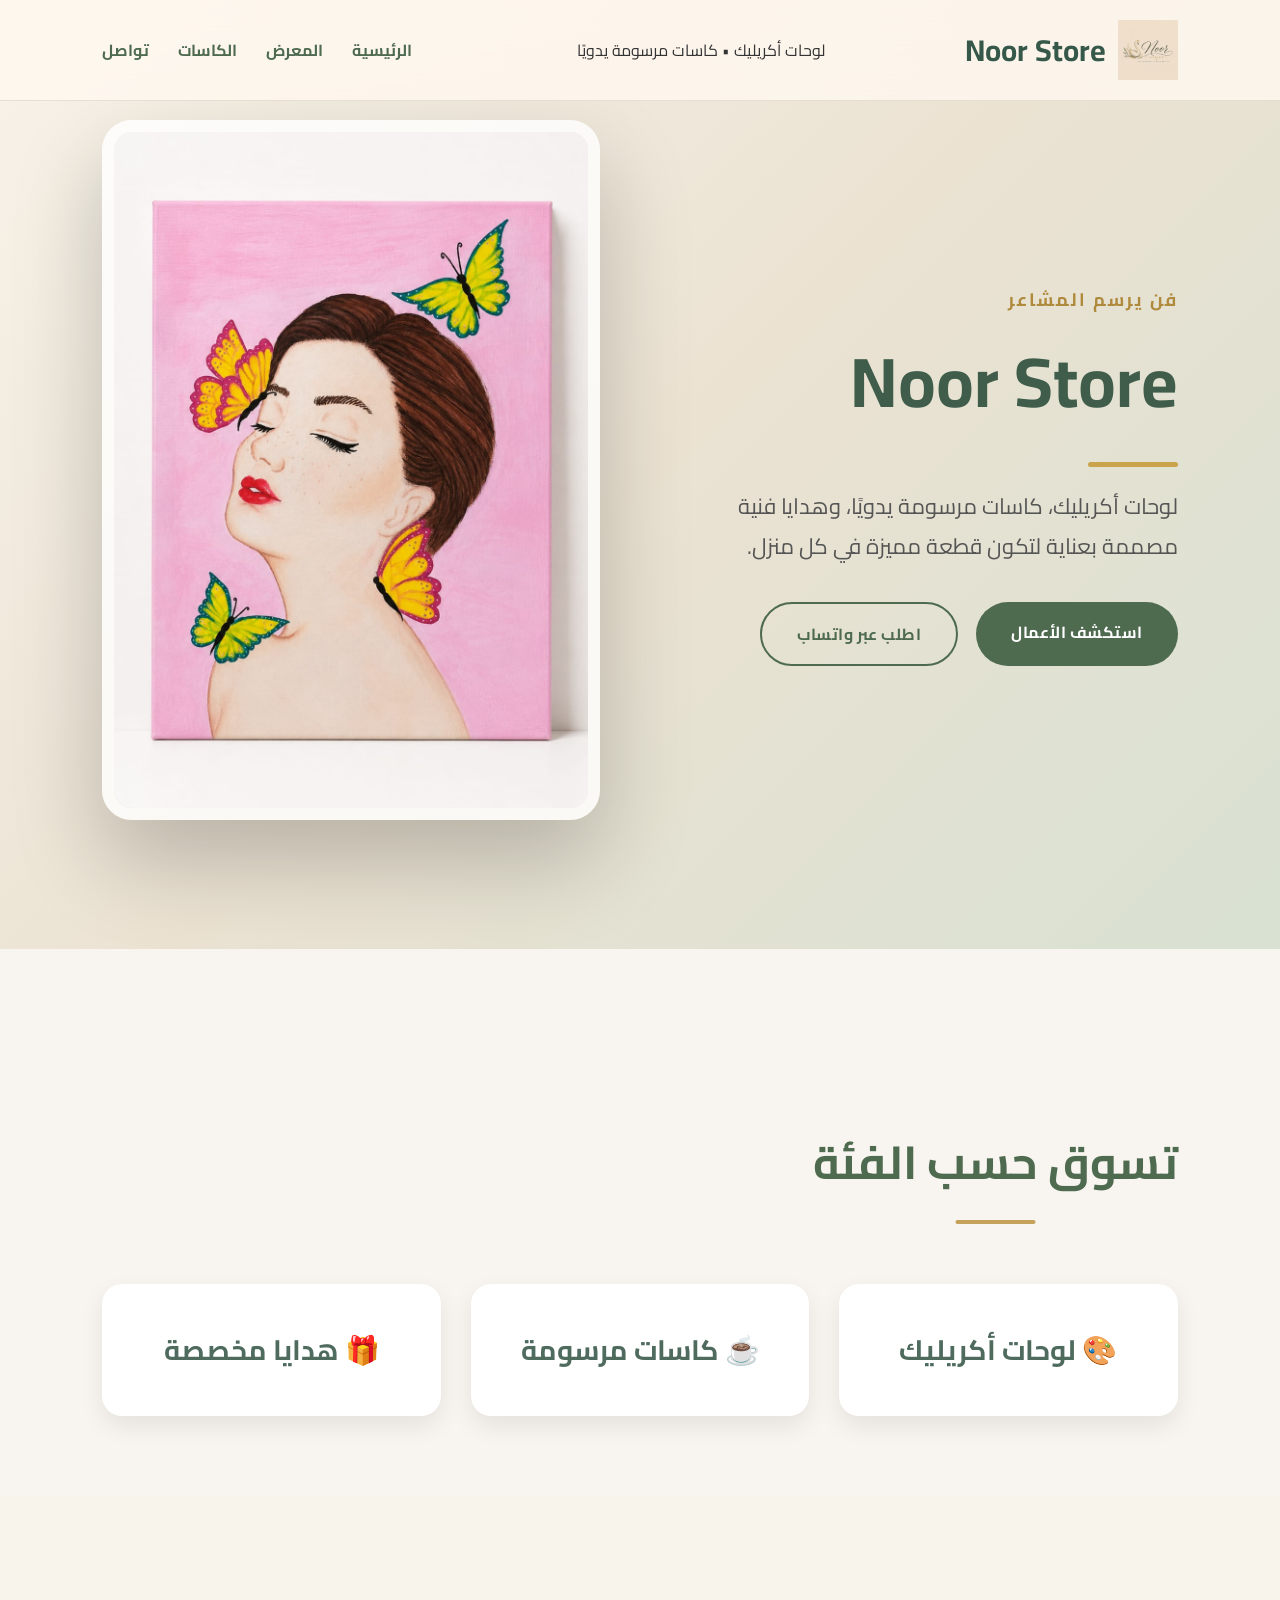
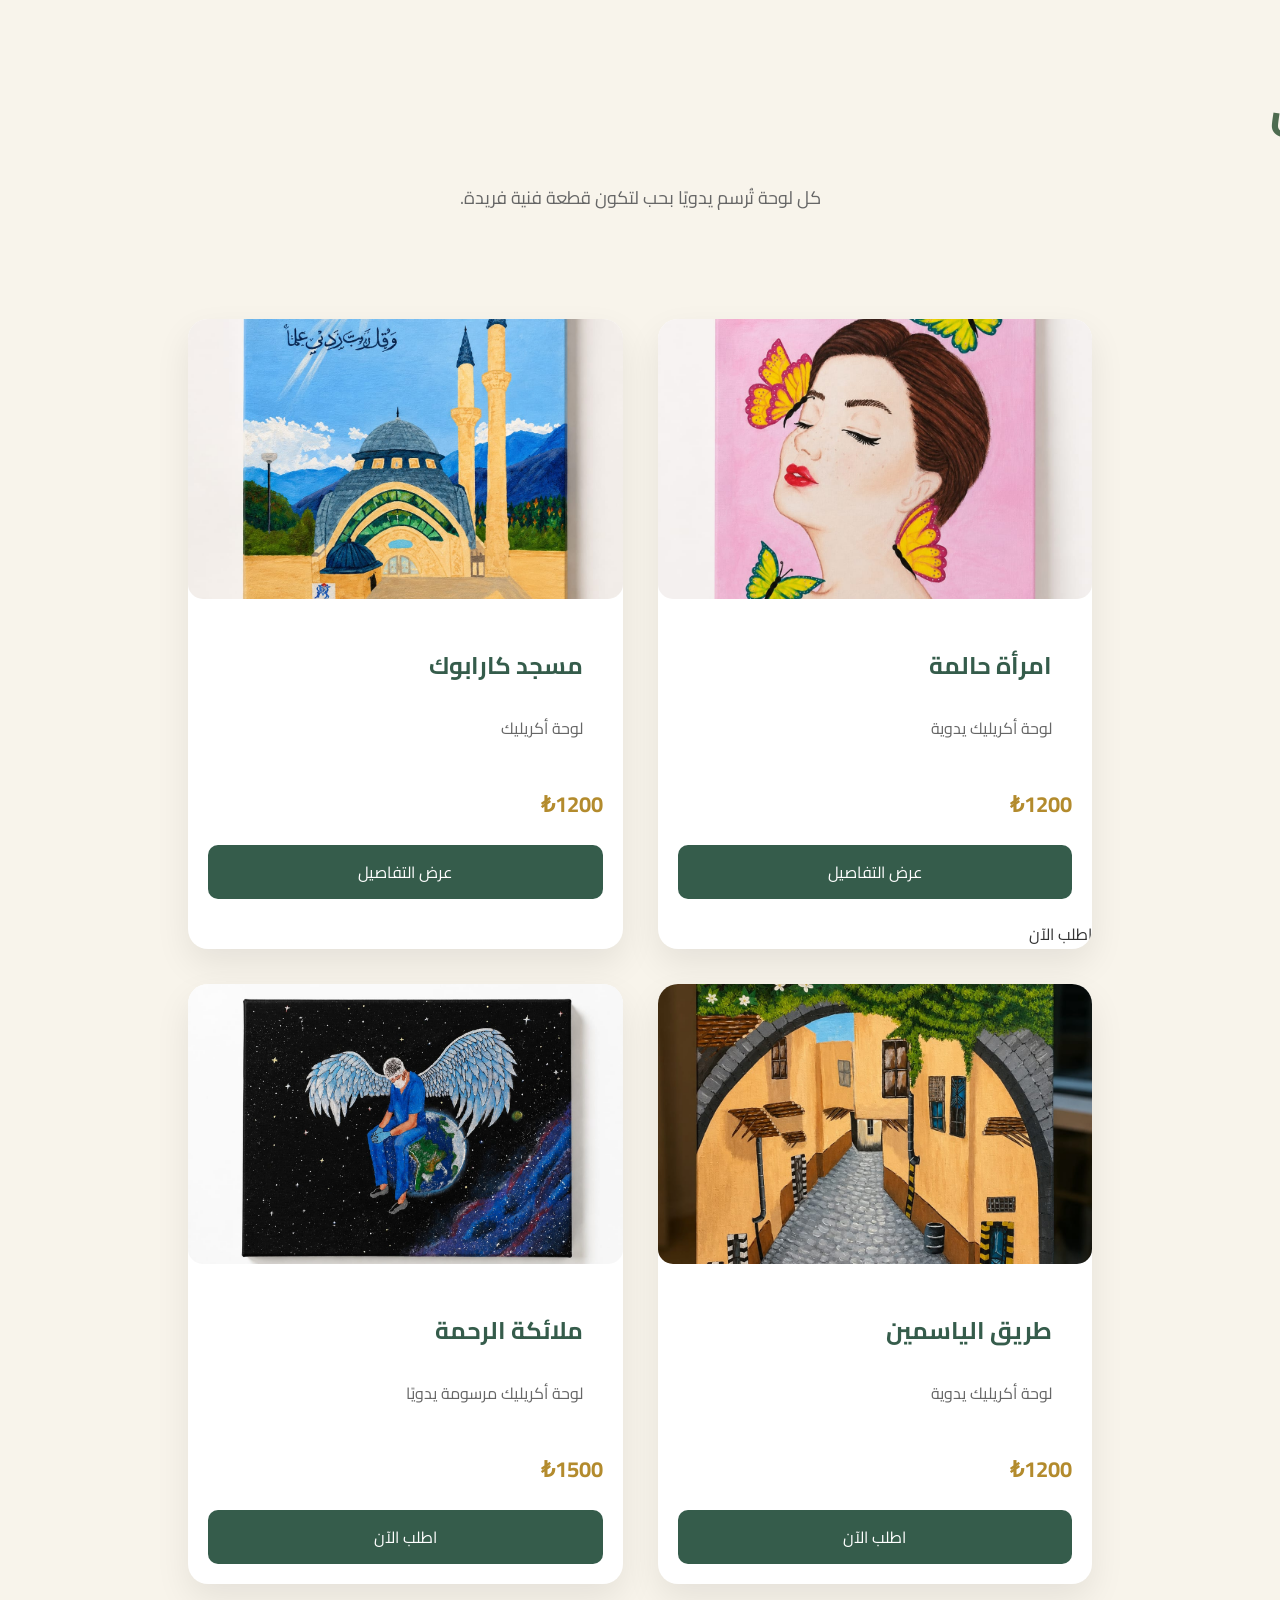
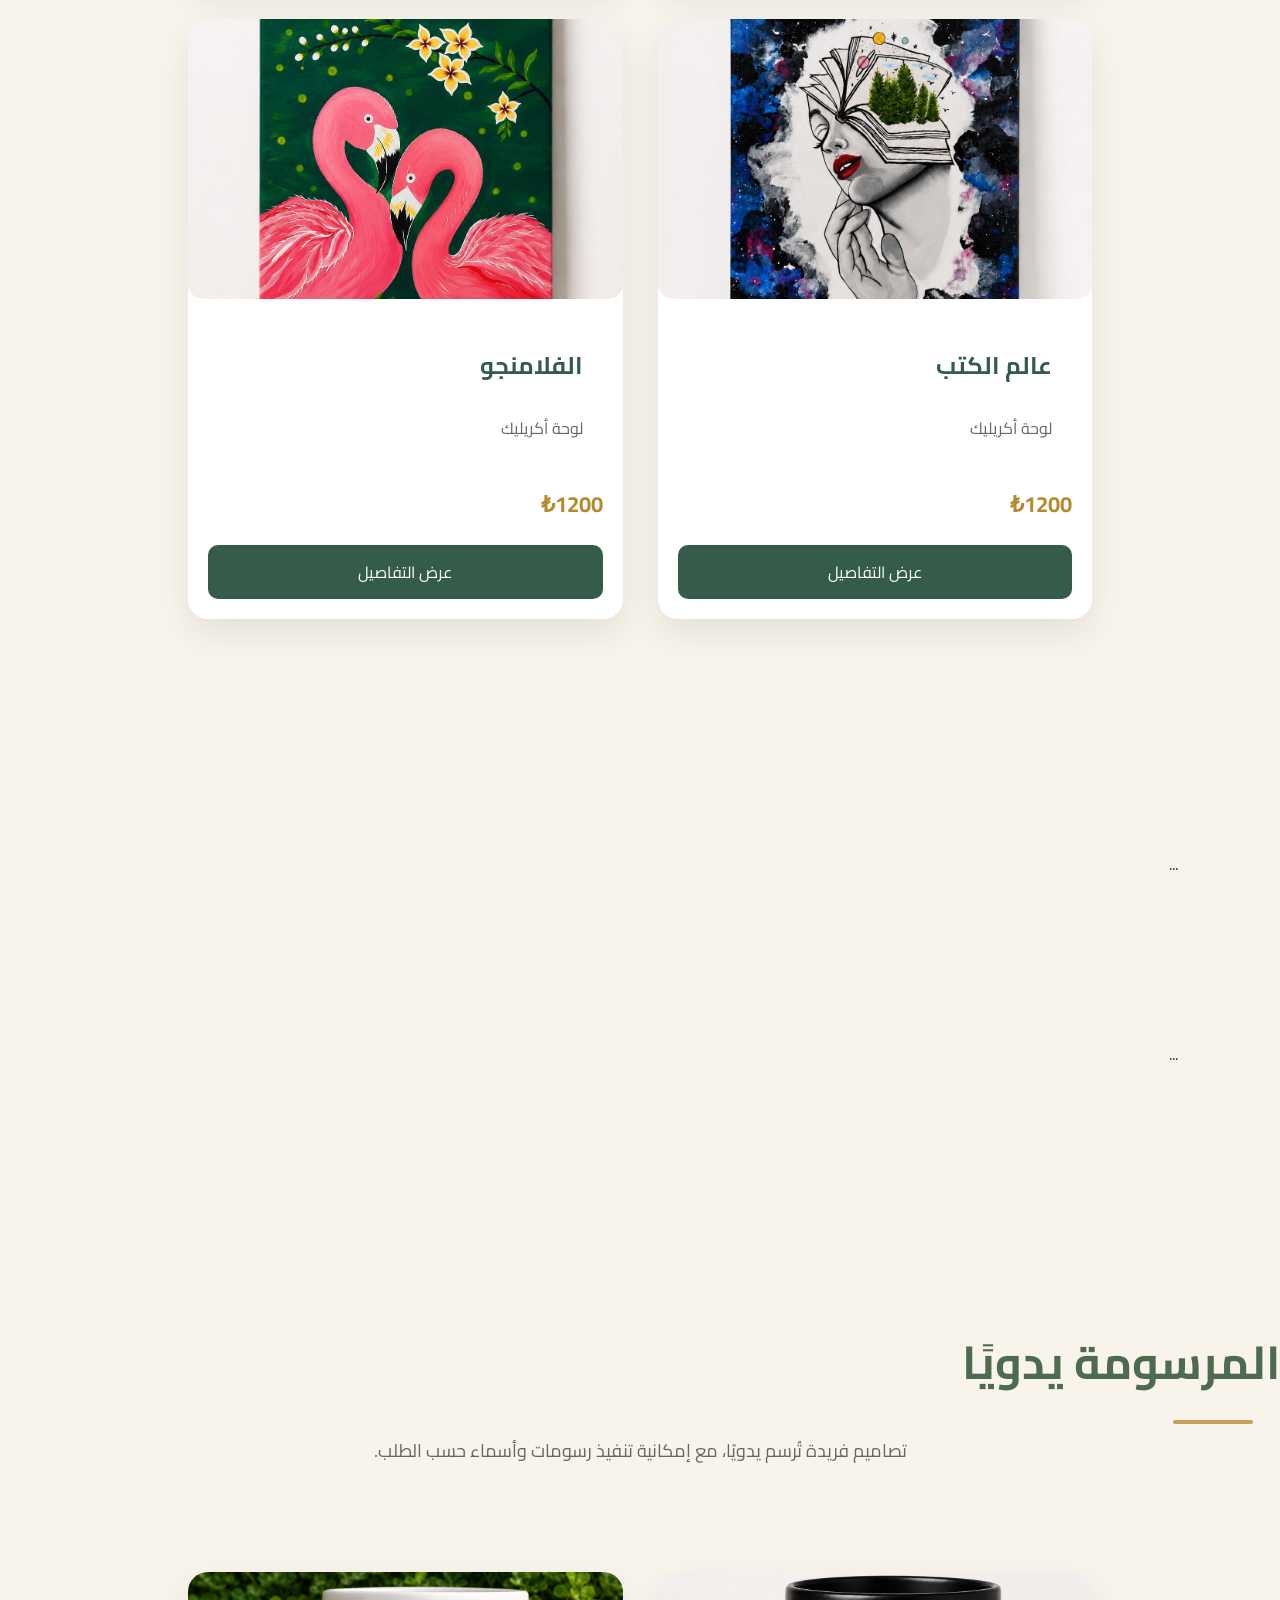
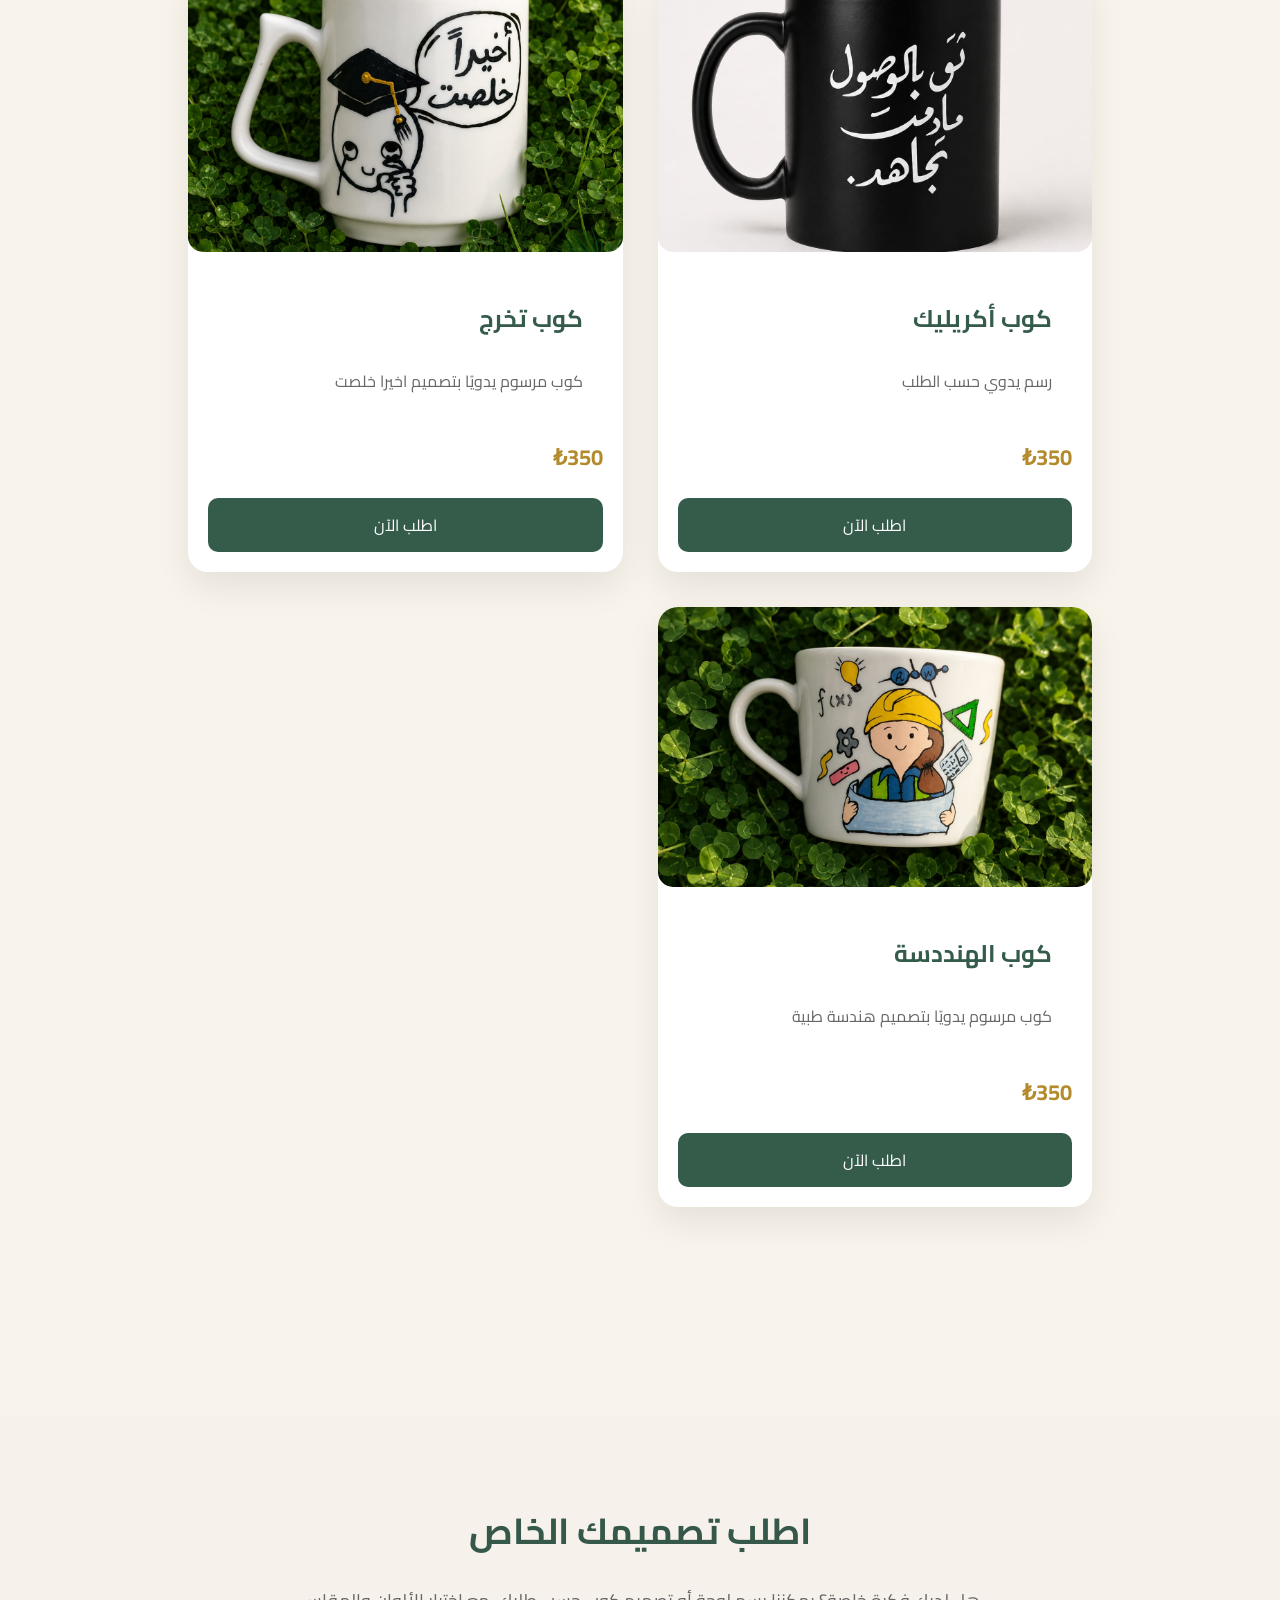
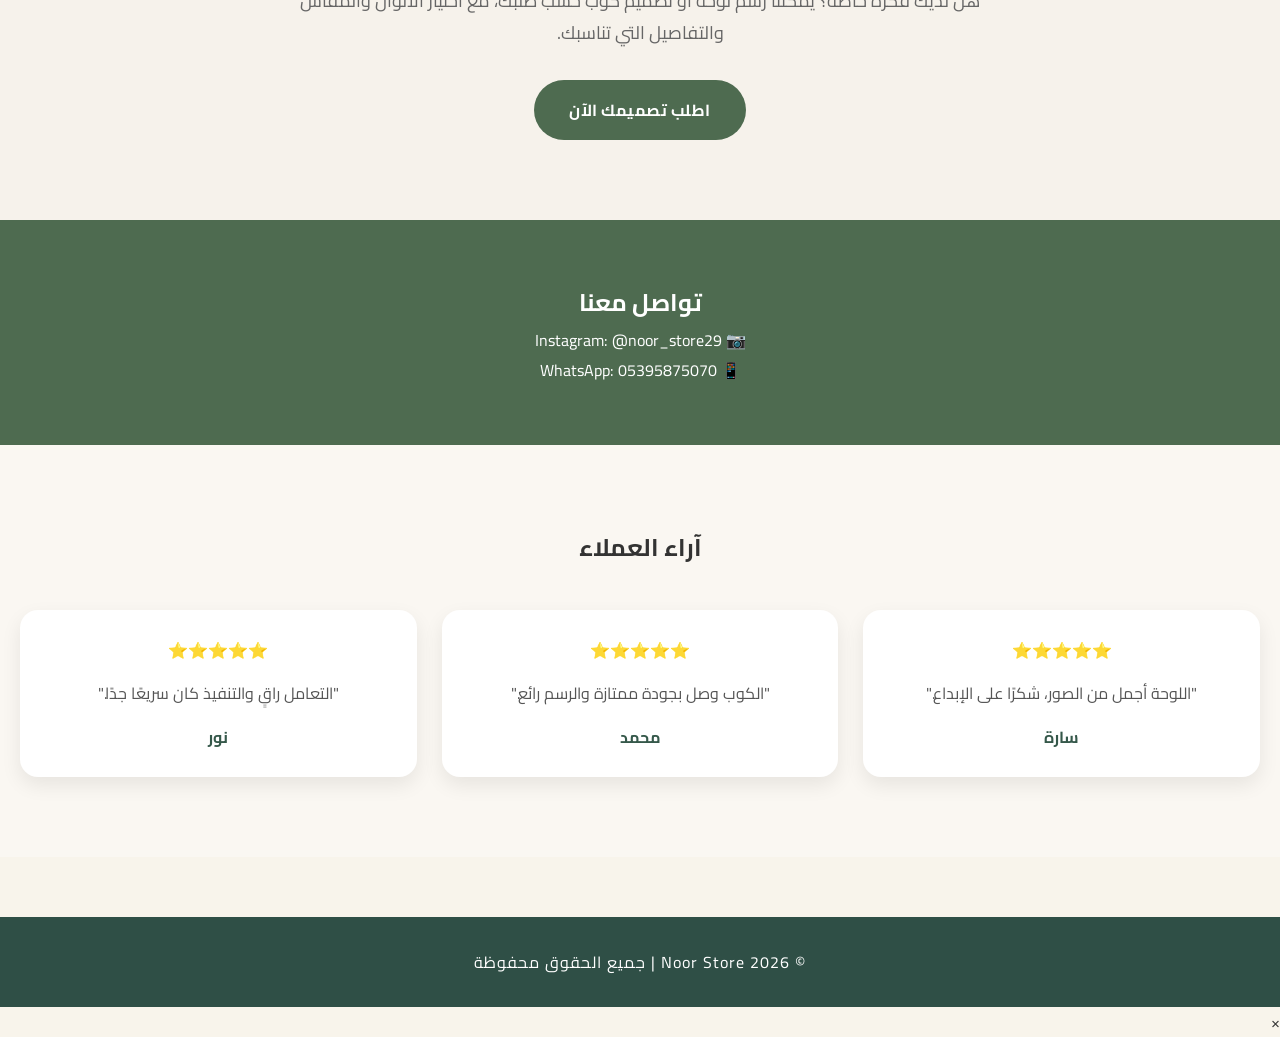
==== index.html @ a63af8a6 "Add files via upload" ====
<!DOCTYPE html>
<html lang="ar" dir="rtl">

<head>
    <meta charset="UTF-8">
    <meta name="viewport" content="width=device-width, initial-scale=1.0">
    <title>Noor Store | لوحات أكريليك</title>

    <link rel="stylesheet" href="css/style.css">
    <link href="https://fonts.googleapis.com/css2?family=Cairo:wght@300;400;600;700&display=swap" rel="stylesheet">
</head>

<body>

<header class="header">

    <div class="logo">
    <img src="images/logo.jpeg" alt="Noor Store Logo">
    <h1>Noor Store</h1>
</div>
        <p>لوحات أكريليك • كاسات مرسومة يدويًا</p>
    </div>

    <nav>
        <a href="#home">الرئيسية</a>
        <a href="#gallery">المعرض</a>
        <a href="#cups">الكاسات</a>  
        <a href="#contact">تواصل</a>
    </nav>

</header>

<section class="hero" id="home">

    <div class="hero-content">

        <span class="subtitle">فن يرسم المشاعر</span>

        <h1>Noor Store</h1>

        <p>
            لوحات أكريليك، كاسات مرسومة يدويًا،
            وهدايا فنية مصممة بعناية لتكون قطعة مميزة في كل منزل.
        </p>

        <div class="hero-buttons">
            <a href="#gallery" class="btn">استكشف الأعمال</a>

            <a href="https://wa.me/905395875070" class="btn-outline">
                اطلب عبر واتساب
            </a>
        </div>

    </div>

    <div class="hero-image">
        <img src="images/woman-dream.jpeg" alt="امرأة حالمة">
    </div>

</section>
<section class="categories">

    <h2 class="section-title">تسوق حسب الفئة</h2>

    <div class="category-grid">

        <div class="category-card">
            <h3>🎨 لوحات أكريليك</h3>
        </div>

        <div class="category-card">
            <h3>☕ كاسات مرسومة</h3>
        </div>

        <div class="category-card">
            <h3>🎁 هدايا مخصصة</h3>
        </div>

    </div>

</section>

<section id="gallery" class="gallery-section">

<h2 class="section-title">معرض الأعمال</h2>

<p class="section-subtitle">
كل لوحة تُرسم يدويًا بحب لتكون قطعة فنية فريدة.
</p>

<div class="gallery">

<div class="card">
<img src="images/woman-dream.jpeg" alt="">
<h3>امرأة حالمة</h3>
<p>لوحة أكريليك يدوية</p>
<span class="price">₺1200</span>
<a href="woman-dream.html" class="card-btn">عرض التفاصيل</a>
اطلب الآن
</a>
</div>

<div class="card">
<img src="images/karabuk-mosgue.jpeg" alt="">
<h3>مسجد كارابوك</h3>
<p>لوحة أكريليك</p>
<span class="price">₺1200</span>
<a href="#" class="card-btn">عرض التفاصيل</a>
</div>

<div class="card">
    <img src="images/tariq-al-yasmeen.jpeg" alt="طريق الياسمين">

    <h3>طريق الياسمين</h3>

    <p>لوحة أكريليك يدوية</p>

    <span class="price">₺1200</span>

    <a href="https://wa.me/905395875070?text=أرغب بطلب لوحة طريق الياسمين" class="card-btn">
        اطلب الآن
    </a>
</div>

<div class="card">

    <img src="images/malaikat-alrahma.jpeg" alt="ملائكة الرحمة">

    <h3>ملائكة الرحمة</h3>

    <p>لوحة أكريليك مرسومة يدويًا</p>

    <span class="price">₺1500</span>

    <a href="https://wa.me/905395875070?text=مرحبًا، أرغب بطلب لوحة ملائكة الرحمة" class="card-btn">
        اطلب الآن
    </a>

</div>

<div class="card">
<img src="images/book-world.jpg.jpeg" alt="">
<h3>عالم الكتب</h3>
<p>لوحة أكريليك</p>
<span class="price">₺1200</span>
<a href="#" class="card-btn">عرض التفاصيل</a>
</div>

<div class="card">
<img src="images/flamingo.jpg.jpeg" alt="">
<h3>الفلامنجو</h3>
<p>لوحة أكريليك</p>
<span class="price">₺1200</span>
<a href="#" class="card-btn">عرض التفاصيل</a>
</div>

</div>

</section>
<section id="gallery">
...
</section>

<!-- ألصقي قسم الكاسات هنا -->
<section class="cups">
...
</section>

<section id="cups" class="gallery-section">

    <h2 class="section-title">الكاسات المرسومة يدويًا</h2>

    <p class="section-subtitle">
        تصاميم فريدة تُرسم يدويًا، مع إمكانية تنفيذ رسومات وأسماء حسب الطلب.
    </p>

    <div class="gallery">

        <div class="card">
            <img src="images/cup1.jpeg" alt="كوب أكريليك">
            <h3>كوب أكريليك</h3>
            <p>رسم يدوي حسب الطلب</p>
            <span class="price">₺350</span>

            <a href="https://wa.me/905395875070?text=مرحباً، أريد طلب كوب أكريليك"
               class="card-btn">
               اطلب الآن
            </a>
        </div>
        <div class="card">

    <img src="images/cup2.jpeg" alt="كوب تخرج">

    <h3>كوب  تخرج</h3>

    <p>كوب مرسوم يدويًا بتصميم اخيرا خلصت </p>

    <span class="price">₺350</span>

    <a href="https://wa.me/905395875070?text=مرحبًا، أرغب بطلب كوب اخيرا تخرج" class="card-btn">
        اطلب الآن
    </a>

</div>
<div class="card">

    <img src="images/cup3.jpeg" alt="كوب الهنددسة">

    <h3>كوب الهنددسة</h3>

    <p>كوب مرسوم يدويًا بتصميم هندسة طبية</p>

    <span class="price">₺350</span>

    <a href="https://wa.me/905395875070?text=مرحبًا، أرغب بطلب كوب هندسة طبية" class="card-btn">
        اطلب الآن
    </a>

</div>

    </div>

</section>
<section class="custom-order">

    <h2>اطلب تصميمك الخاص</h2>

    <p>
        هل لديك فكرة خاصة؟ يمكننا رسم لوحة أو تصميم كوب حسب طلبك،
        مع اختيار الألوان والمقاس والتفاصيل التي تناسبك.
    </p>

    <a href="https://wa.me/905395875070?text=مرحبًا، أرغب بطلب تصميم خاص" class="btn">
        اطلب تصميمك الآن
    </a>

</section>


<section id="contact" class="contact">

    <h2>تواصل معنا</h2>

    <p>📷 Instagram: @noor_store29</p>

    <p>📱 WhatsApp: 05395875070</p>

</section>

<section class="reviews">

    <h2>آراء العملاء</h2>

    <div class="review-grid">

        <div class="review-card">
            ⭐⭐⭐⭐⭐
            <p>"اللوحة أجمل من الصور، شكرًا على الإبداع."</p>
            <h4>سارة</h4>
        </div>

        <div class="review-card">
            ⭐⭐⭐⭐⭐
            <p>"الكوب وصل بجودة ممتازة والرسم رائع."</p>
            <h4>محمد</h4>
        </div>

        <div class="review-card">
            ⭐⭐⭐⭐⭐
            <p>"التعامل راقٍ والتنفيذ كان سريعًا جدًا."</p>
            <h4>نور</h4>
        </div>

    </div>

</section>
<footer class="footer">
    <p>© 2026 Noor Store | جميع الحقوق محفوظة</p>
</footer>

<div id="lightbox" class="lightbox">
    <span class="close">&times;</span>
    <img class="lightbox-img" id="lightbox-img">
</div>
<script src="js/app.js"></script>

</body>
</html>
---- css/style.css ----
*{
    margin:0;
    padding:0;
    box-sizing:border-box;
}

body{
    font-family:'Cairo',sans-serif;
    background:#f8f4eb;
    color:#333;
}

.header{
    position:fixed;
    top:0;
    right:0;
    left:0;
    z-index:999;

    display:flex;
    justify-content:space-between;
    align-items:center;

    padding:20px 8%;

    background:rgba(255,248,239,.82);
    backdrop-filter:blur(18px);

    border-bottom:1px solid rgba(80,96,68,.15);
}


.logo h1{
    color:#435640;
    font-size:40px;
    margin:0;
}

.logo p{
    color:#5d5d5d;
    font-size:15px;
    font-weight:500;
}

nav a{
    color:#4e6b50;
    text-decoration:none;
    margin-right:25px;
    font-weight:700;
    transition:.3s;
}

nav a:hover{
    color:#c5a15a;
}

nav a:hover{
    color:#d4af37;
}

.hero{
    display:flex;
    align-items:center;
    justify-content:space-between;
    gap:80px;
    min-height:100vh;
    padding:120px 8%;
    background:linear-gradient(135deg,#f8f3ea,#ebe2d2,#d8e1d2);
}

.hero-content{
    flex:1;
}

.hero-content h1{
    font-size:70px;
    color:#3f5d4a;
    margin-bottom:20px;
    font-weight:700;
}

.hero-content p{
    font-size:22px;
    color:#555;
    line-height:1.8;
    margin-bottom:30px;
}

.hero-image{
    flex:1;
    text-align:center;
}

.hero-image img{
    width:100%;
    max-width:750px;
    height:700px;
    object-fit:cover;
    border-radius:30px;
    border:12px solid rgba(255,255,255,.8);
    box-shadow:0 40px 90px rgba(0,0,0,.22);
    transition:.5s;
}

.hero-image img:hover{
    transform:scale(1.03) rotate(-1deg);
}

.btn{
    display:inline-block;
    background:#4e6b50;
    color:#fff;
    text-decoration:none;
    padding:15px 35px;
    border-radius:40px;
    transition:.3s;
}

.btn:hover{
    background:#d4af37;
}

.section-title{
    text-align:center;
    margin:60px 0 30px;
    color:#4e6b50;
    font-size:38px;
}

.gallery{
    display:grid;
    grid-template-columns:repeat(auto-fit,minmax(280px,1fr));
    gap:30px;
    padding:0 8% 60px;
}

.card{
    background:#fff;
    border-radius:20px;
    overflow:hidden;
    box-shadow:0 10px 25px rgba(0,0,0,.08);
    transition:.3s;
}

.card:hover{
    transform:translateY(-8px);
}

.card img{
    width:100%;
    height:300px;
    object-fit:cover;
}

.card h3{
    padding:15px;
    color:#4e6b50;
}

.card p{
    padding:0 15px 20px;
}

.contact{
    background:#4e6b50;
    color:#fff;
    text-align:center;
    padding:60px 20px;
}

.subtitle{
    color:#b08a3c;
    font-size:18px;
    font-weight:700;
    letter-spacing:2px;
    text-transform:uppercase;
}

.hero-buttons{
    display:flex;
    gap:18px;
    margin-top:35px;
}

.btn-outline{
    display:inline-block;
    padding:15px 35px;
    border:2px solid #4e6b50;
    border-radius:40px;
    color:#4e6b50;
    text-decoration:none;
    font-weight:bold;
    transition:.3s;
}

.btn-outline:hover{
    background:#4e6b50;
    color:#fff;
}

.gallery{
    display:grid;
    grid-template-columns:repeat(auto-fit,minmax(300px,1fr));
    gap:35px;
    padding:70px 8%;
}

.card{
    background:#fff;
    border-radius:25px;
    overflow:hidden;
    box-shadow:0 15px 35px rgba(0,0,0,.08);
    transition:0.4s;
}

.card:hover{
    transform:translateY(-12px);
    box-shadow:0 25px 50px rgba(0,0,0,.18);
}

.card img{
    width:100%;
    height:340px;
    object-fit:cover;
    transition:.4s;
}

.card:hover img{
    transform:scale(1.05);
}

.card h3{
    color:#4e6b50;
    font-size:24px;
    margin:20px;
}

.card p{
    margin:0 20px 25px;
    color:#666;
}

.section-title{
    text-align:center;
    font-size:46px;
    color:#4e6b50;
    margin-top:90px;
    margin-bottom:20px;
}

/* خلفية ناعمة للأقسام */
section{
    padding:80px 8%;
}

/* عنوان المعرض */
.section-title{
    position:relative;
    display:inline-block;
    left:50%;
    transform:translateX(-50%);
}

.section-title::after{
    content:"";
    display:block;
    width:80px;
    height:4px;
    background:#c5a15a;
    margin:15px auto 0;
    border-radius:20px;
}

/* تحسين الأزرار */
.btn,
.btn-outline{
    font-weight:700;
    letter-spacing:.5px;
}

/* تأثير ناعم على الصور */
img{
    transition:0.4s ease;
}

img:hover{
    filter:brightness(1.03);
}
.hero-content h1::after{
content:"";
display:block;
width:90px;
height:5px;
background:#c9a44d;
margin-top:15px;
border-radius:20px;
}
<section id="gallery" class="gallery-section">

<h2 class="section-title">معرض الأعمال</h2>

<p class="section-subtitle">
كل لوحة تُرسم يدويًا بحب لتكون قطعة فنية فريدة.
</p>

<div class="gallery">

<div class="card">
<img src="images/Woman-dream.jpg.jpeg" alt="">
<h3>امرأة حالمة</h3>
<p>لوحة أكريليك يدوية</p>
<span class="price">اطلب السعر</span>
<a href="#" class="card-btn">عرض التفاصيل</a>
</div>

<div class="card">
<img src="images/karabuk-mosque.jpg" alt="">
<h3>مسجد كارابوك</h3>
<p>لوحة أكريليك</p>
<span class="price">اطلب السعر</span>
<a href="#" class="card-btn">عرض التفاصيل</a>
</div>

<div class="card">
<img src="images/book-world.jpg" alt="">
<h3>عالم الكتب</h3>
<p>لوحة أكريليك</p>
<span class="price">اطلب السعر</span>
<a href="#" class="card-btn">عرض التفاصيل</a>
</div>

<div class="card">
<img src="images/flamingo.jpg" alt="">
<h3>الفلامنجو</h3>
<p>لوحة أكريليك</p>
<span class="price">اطلب السعر</span>
<a href="#" class="card-btn">عرض التفاصيل</a>
</div>

</div>

</section>
.gallery{
    display:grid;
    grid-template-columns:repeat(auto-fit,minmax(300px,1fr));
    gap:30px;
    padding:80px 8%;
    background:#f8f5ef;
}

.card{
    background:#fff;
    border-radius:20px;
    overflow:hidden;
    box-shadow:0 15px 35px rgba(0,0,0,.08);
    transition:.4s;
}

.card:hover{
    transform:translateY(-10px);
}

.card img{
    width:100%;
    height:280px;
    object-fit:cover;
    border-radius:15px;
}

.card h3{
    color:#355c4b;
    padding:15px 20px 5px;
}

.card p{
    color:#666;
    padding:0 20px 15px;
}

.price{
    color:#b38b2d;
    font-size:22px;
    font-weight:bold;
    padding:0 20px;
}

.card-btn{
    display:block;
    margin:20px;
    padding:12px;
    text-align:center;
    background:#355c4b;
    color:#fff;
    text-decoration:none;
    border-radius:10px;
}
.footer{
    background:#2f4f46;
    color:#fff;
    text-align:center;
    padding:30px 20px;
    margin-top:60px;
}

.footer p{
    margin:0;
    font-size:16px;
    letter-spacing:1px;
}
.categories{
    padding:80px 8%;
    background:#f8f4ef;
    text-align:center;
}

.category-grid{
    display:grid;
    grid-template-columns:repeat(3,1fr);
    gap:30px;
    margin-top:40px;
}

.category-card{
    background:#ffffff;
    padding:40px 20px;
    border-radius:20px;
    box-shadow:0 10px 25px rgba(0,0,0,.08);
    transition:.3s;
    cursor:pointer;
}

.category-card:hover{
    transform:translateY(-8px);
}

.category-card h3{
    color:#4e6b5e;
    font-size:28px;
}
/* صفحة المنتج */

.product-page{
    max-width:1200px;
    margin:60px auto;
    display:flex;
    gap:50px;
    align-items:center;
    justify-content:center;
    padding:20px;
    flex-wrap:wrap;
}

.product-image img{
    width:500px;
    max-width:100%;
    border-radius:20px;
    box-shadow:0 10px 25px rgba(0,0,0,.2);
}

.product-info{
    max-width:450px;
}

.product-info h1{
    font-size:40px;
    margin-bottom:20px;
}

.product-info p{
    font-size:20px;
    line-height:1.8;
    color:#555;
}

.product-info h2{
    color:#0f766e;
    margin:25px 0;
    font-size:35px;
}

.product-info h3{
    margin-top:20px;
}

.product-info .btn{
    display:inline-block;
    padding:15px 35px;
    background:#0f766e;
    color:#fff;
    text-decoration:none;
    border-radius:12px;
    font-size:18px;
    transition:.3s;
}

.product-info .btn:hover{
    background:#115e59;
}
.section-subtitle{
    text-align:center;
    color:#666;
    font-size:18px;
    margin-top:-10px;
    margin-bottom:35px;
}
.custom-order{
    background:#f6f2eb;
    padding:80px 20px;
    text-align:center;
    margin-top:60px;
}

.custom-order h2{
    font-size:36px;
    color:#35584a;
    margin-bottom:20px;
}

.custom-order p{
    max-width:700px;
    margin:0 auto 30px;
    color:#666;
    font-size:18px;
    line-height:1.8;
}
/* تحسين الموقع للموبايل */

@media (max-width:768px){

.header{
    flex-direction:column;
    text-align:center;
    padding:20px;
}

nav{
    margin-top:15px;
}

.hero{
    flex-direction:column;
    text-align:center;
    padding:40px 20px;
}

.hero-content{
    order:2;
}

.hero-image{
    order:1;
}

.hero-image img{
    width:90%;
    max-width:350px;
}

.gallery{
    grid-template-columns:1fr;
}

.category-grid{
    grid-template-columns:1fr;
}

.product-page{
    flex-direction:column;
}

.product-image img{
    width:100%;
}

.product-info{
    text-align:center;
}

}
.reviews{
    padding:80px 20px;
    background:#faf7f2;
    text-align:center;
}

.review-grid{
    display:grid;
    grid-template-columns:repeat(auto-fit,minmax(250px,1fr));
    gap:25px;
    margin-top:40px;
}

.review-card{
    background:#fff;
    padding:25px;
    border-radius:18px;
    box-shadow:0 8px 20px rgba(0,0,0,.08);
}

.review-card p{
    margin:15px 0;
    color:#555;
    line-height:1.7;
}

.review-card h4{
    color:#35584a;
}
.logo{
    display:flex;
    align-items:center;
    gap:12px;
}

.logo img{
    width:60px;
    height:60px;
    object-fit:contain;
}

.logo h1{
    margin:0;
    color:#35584a;
    font-size:30px;
}
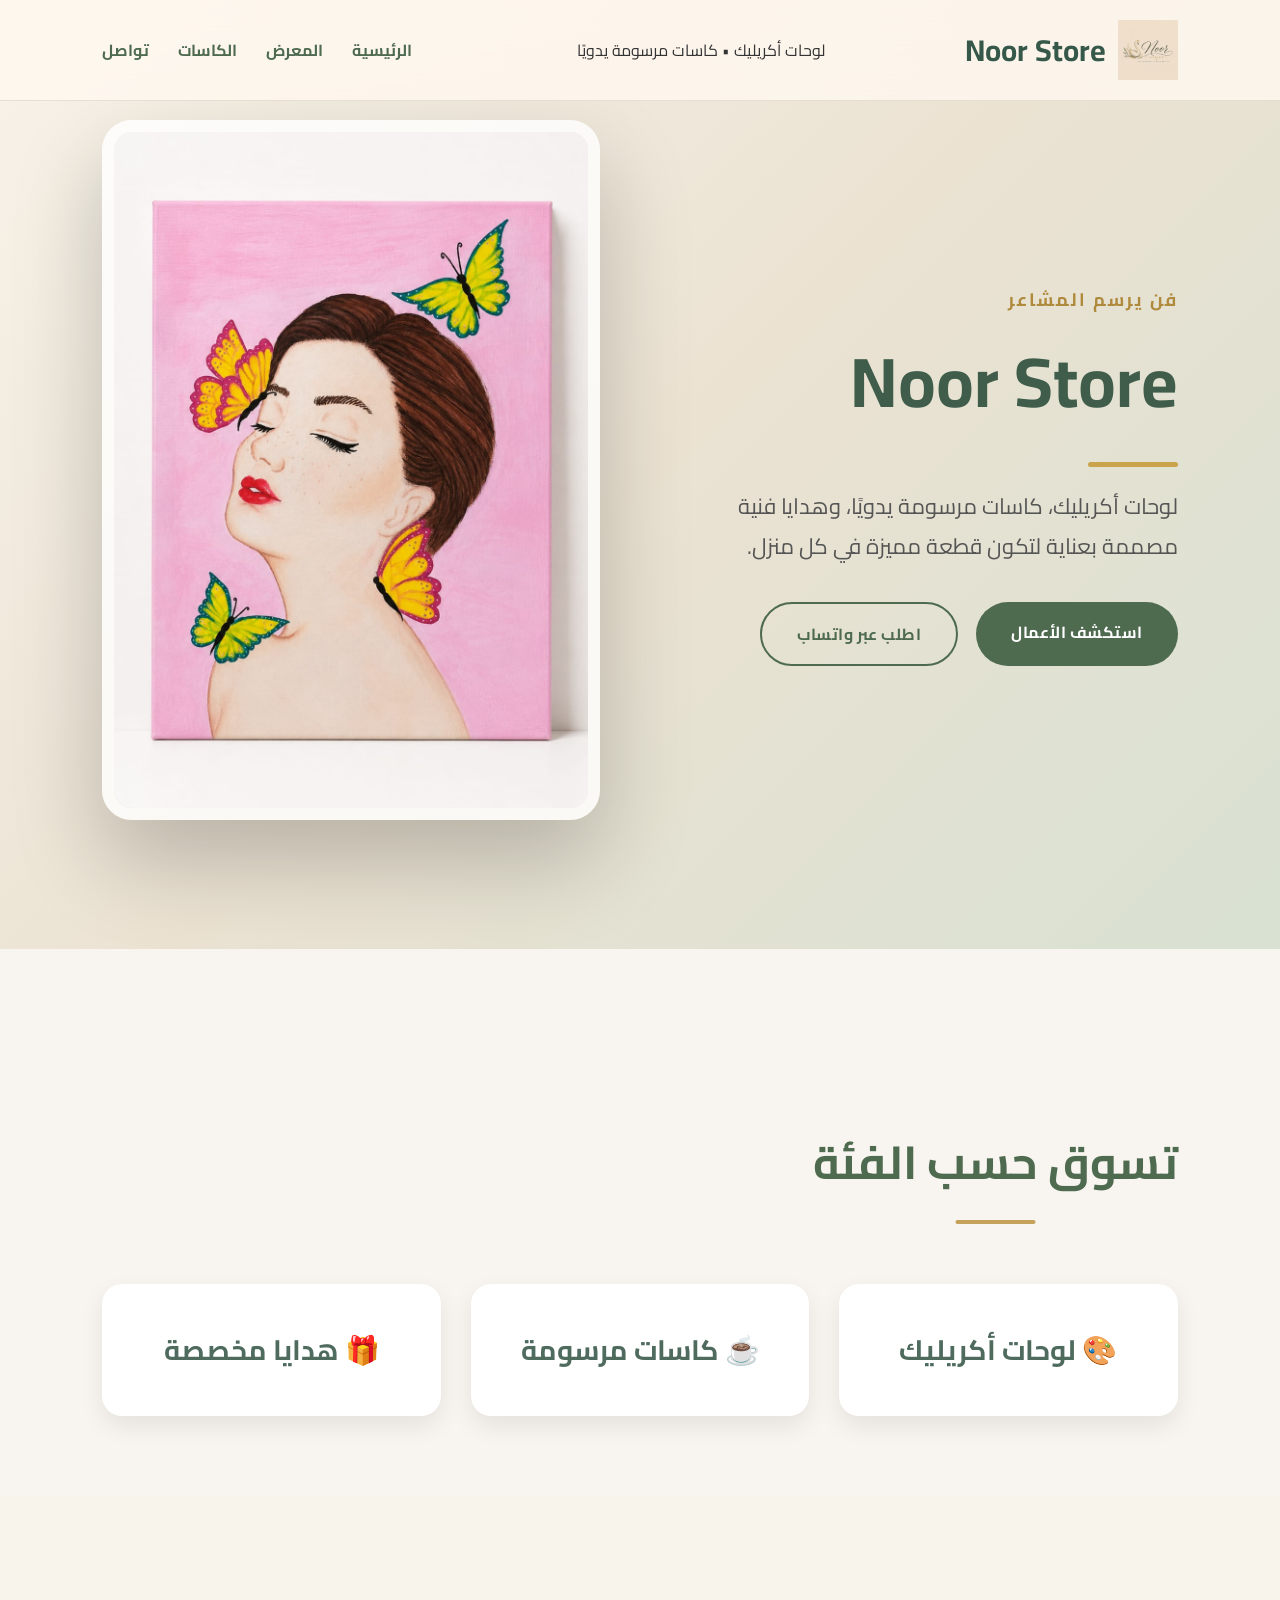
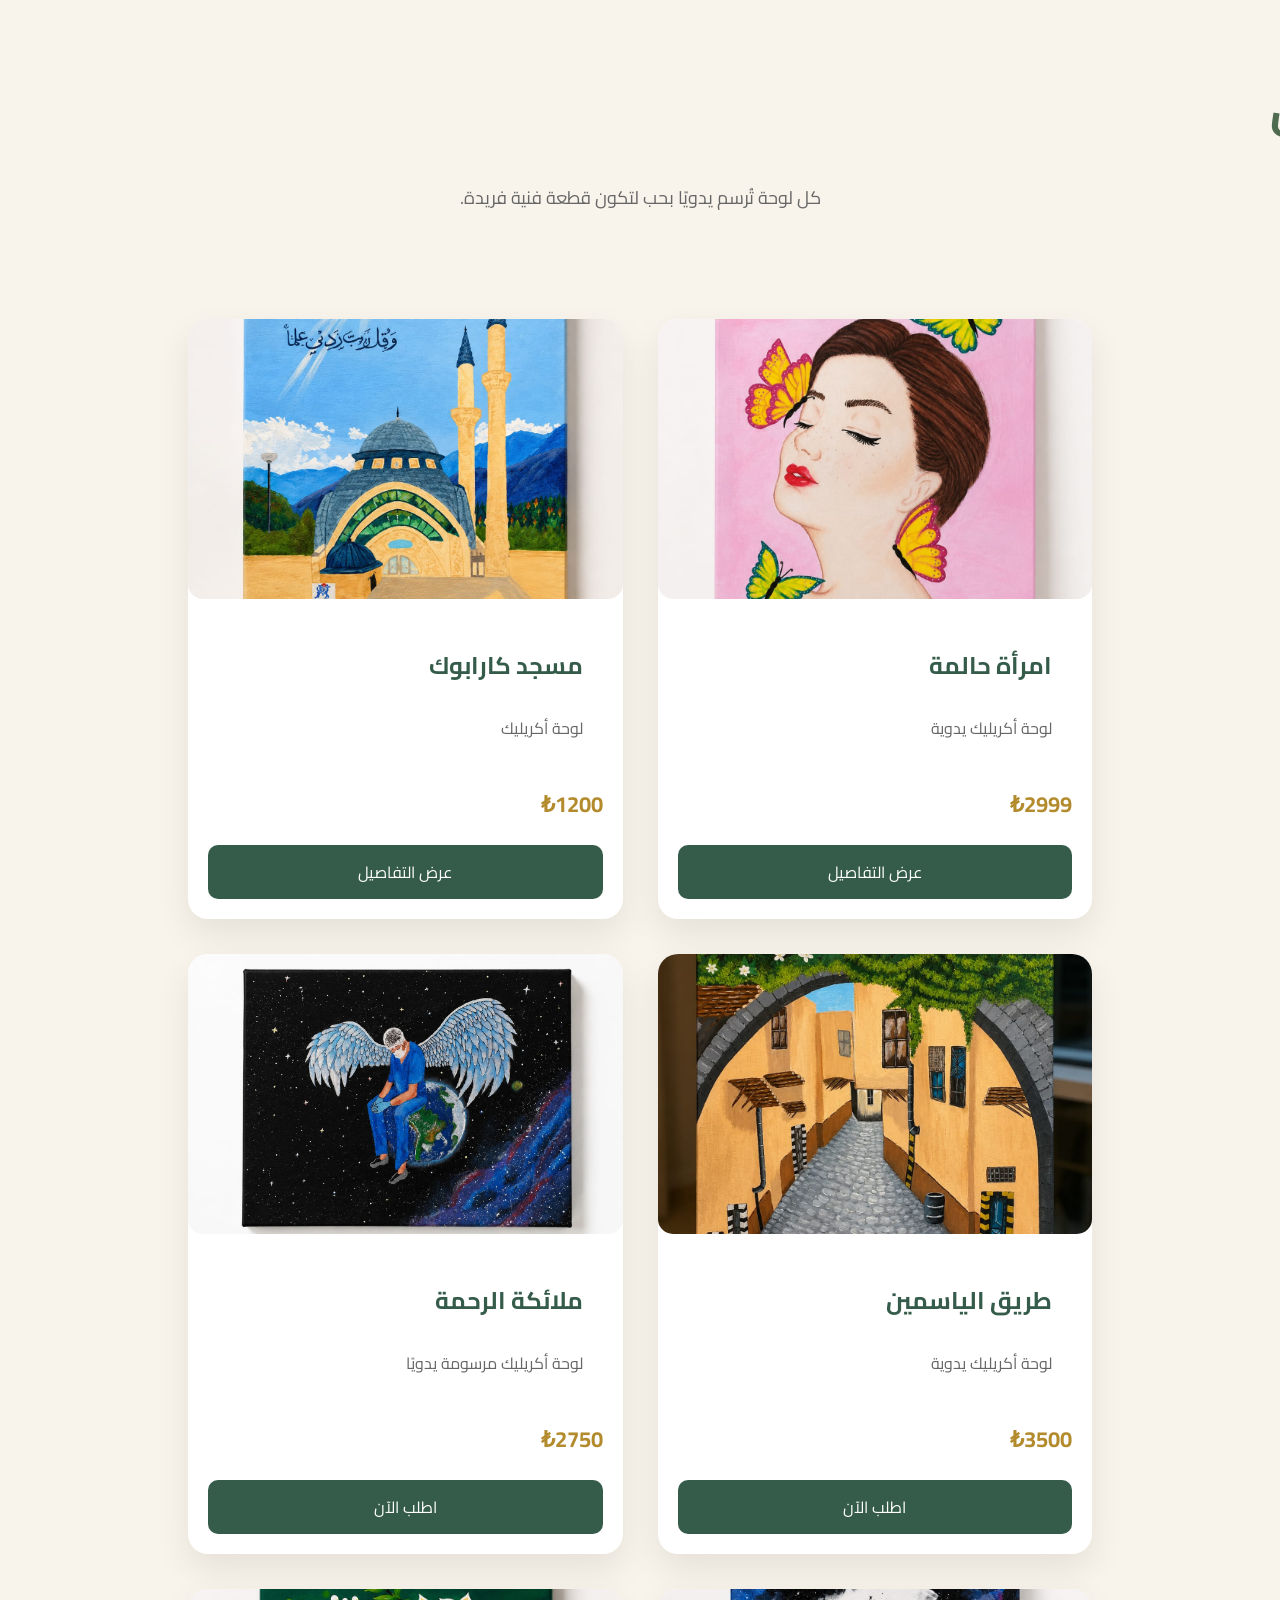
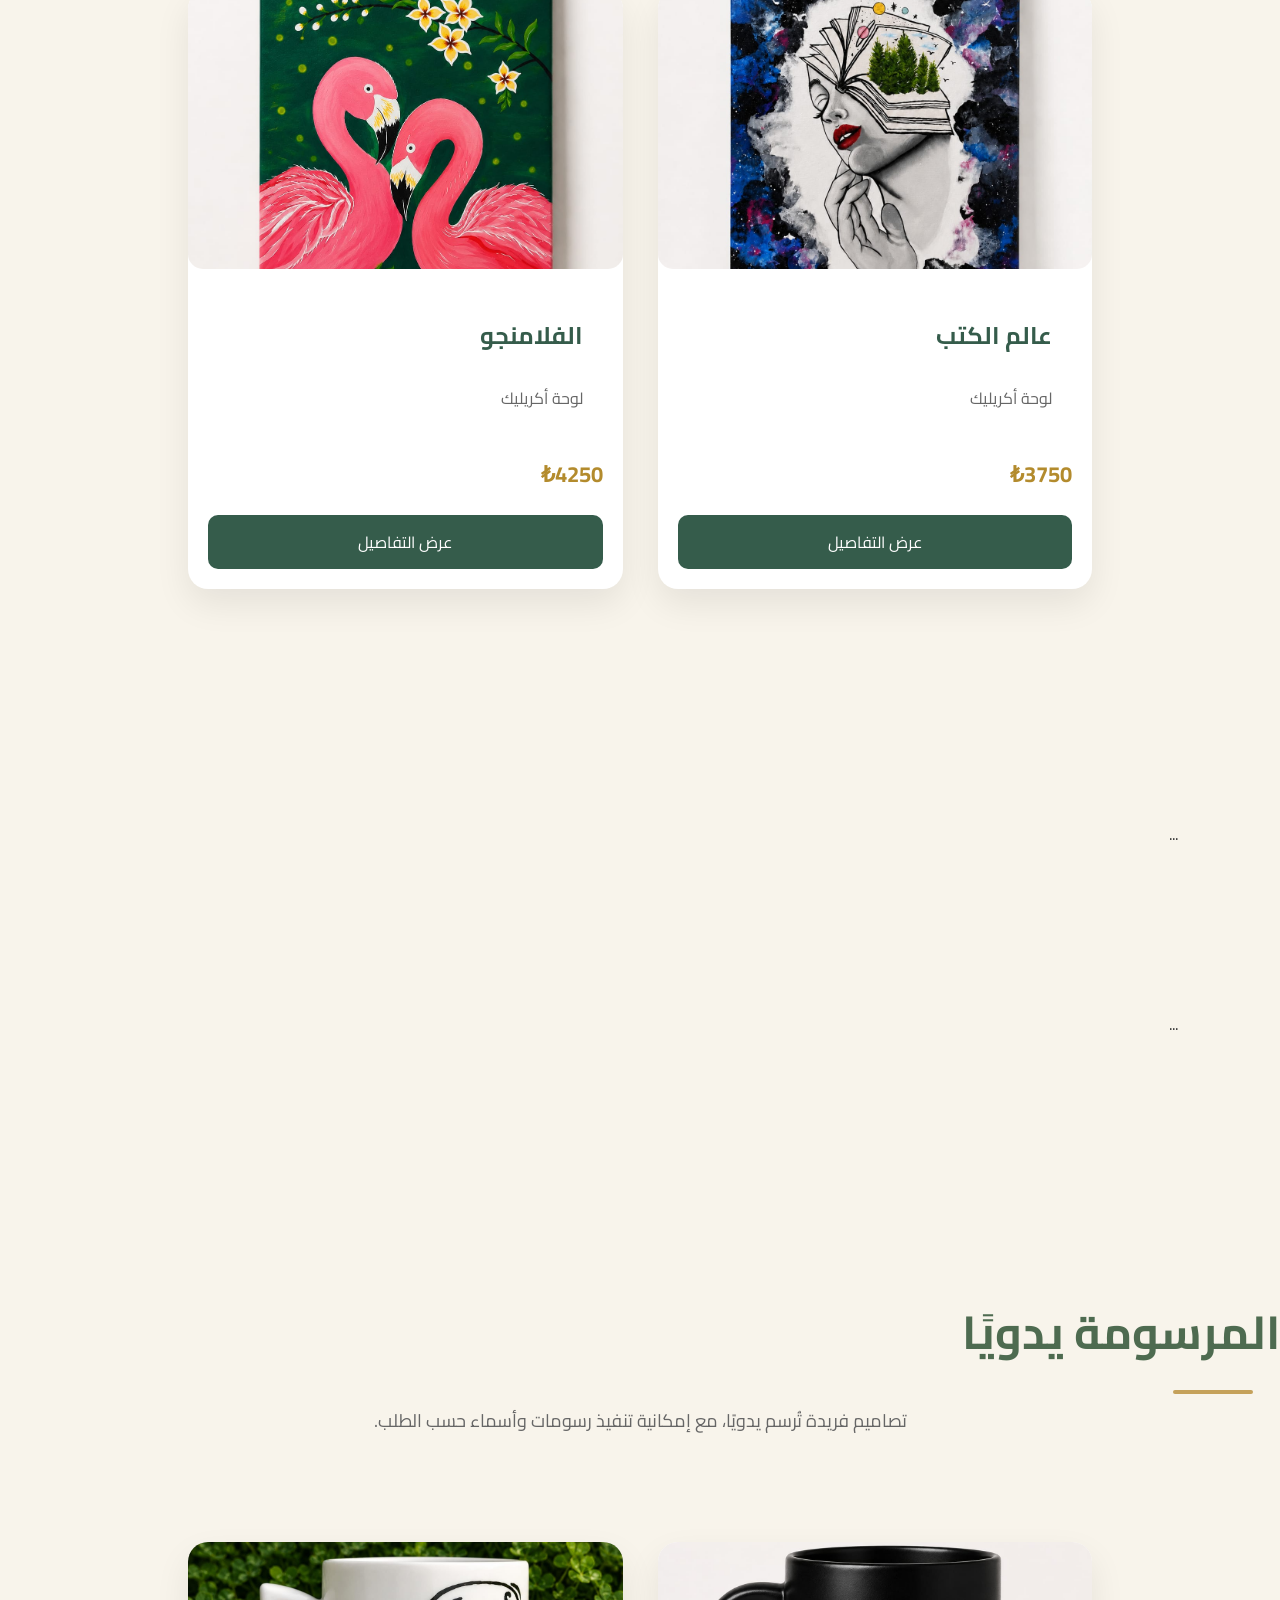
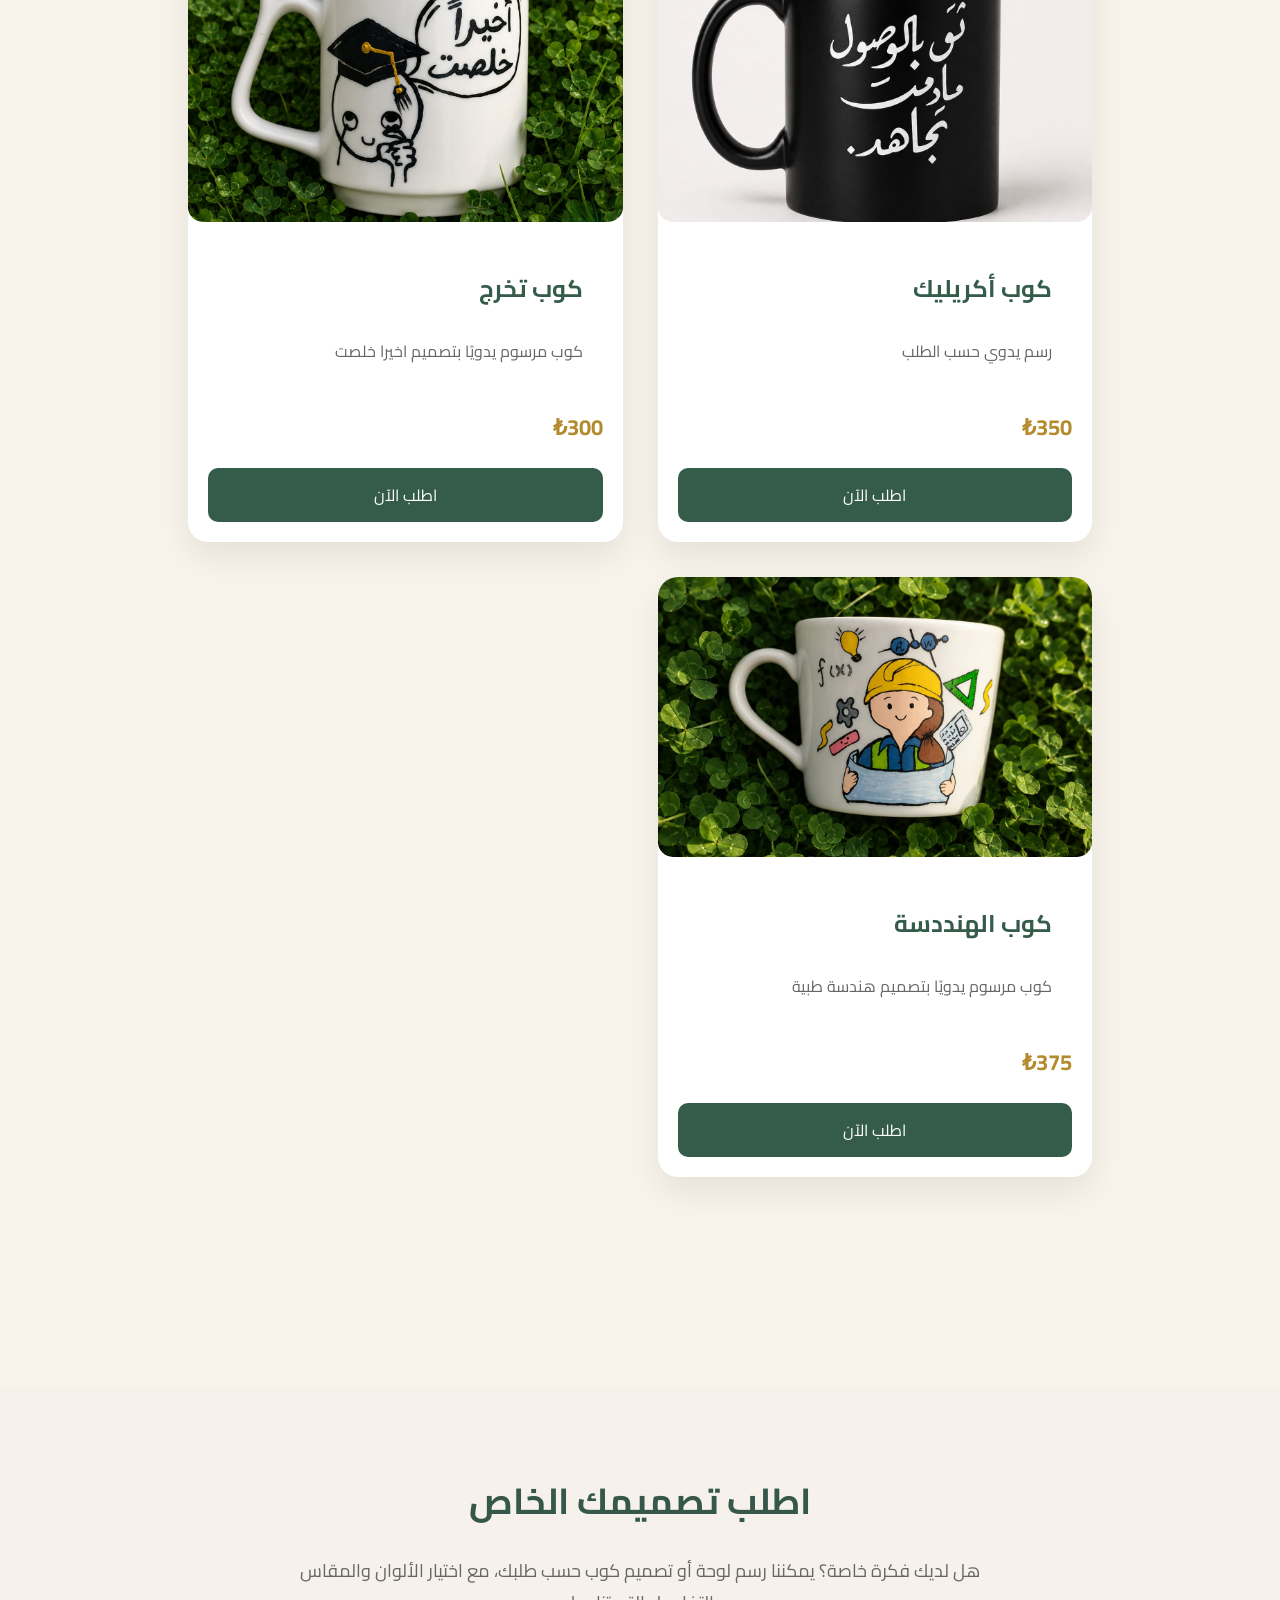
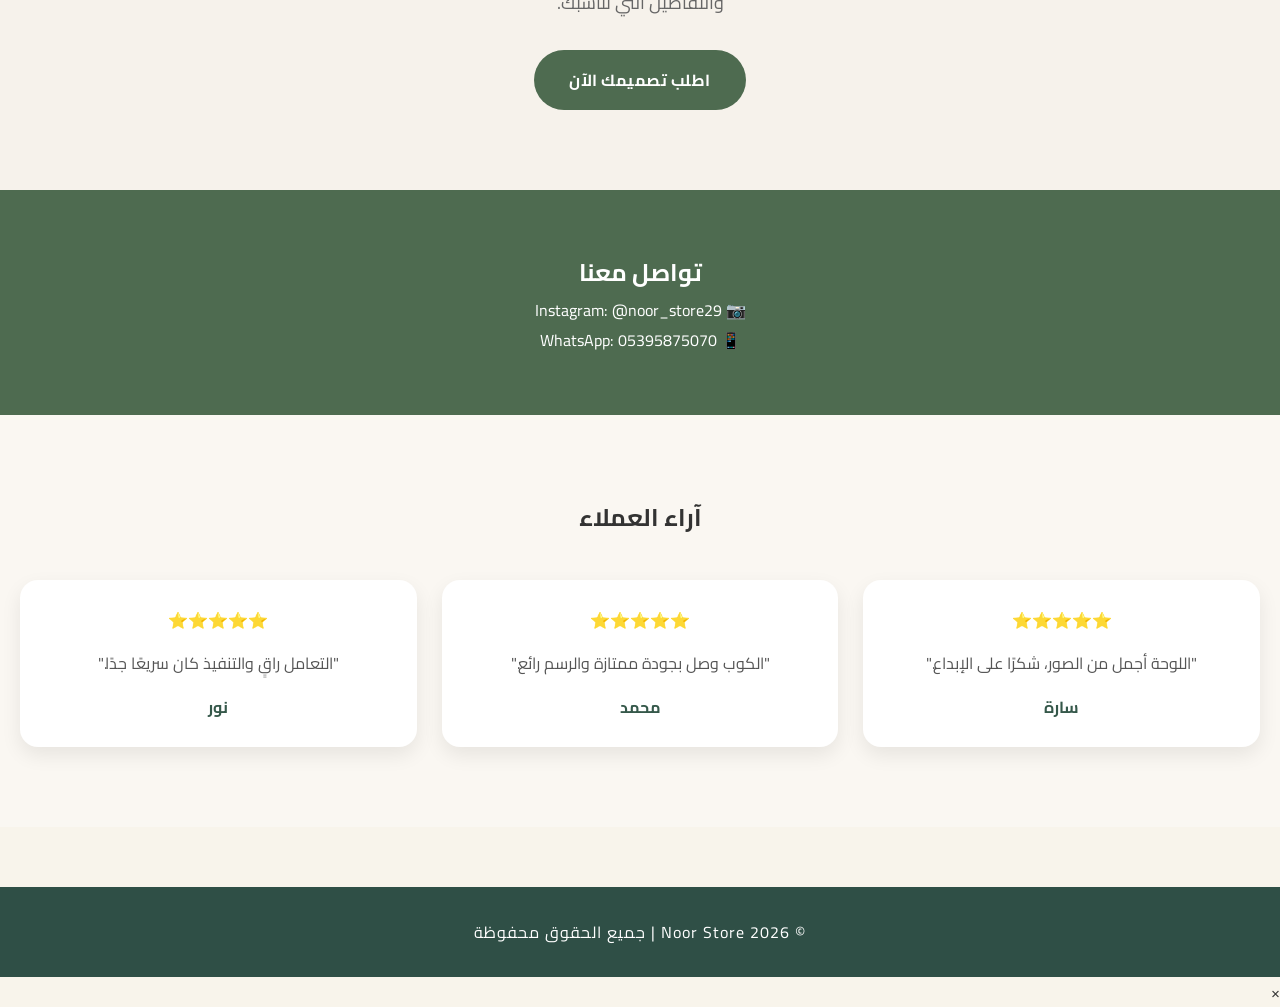
==== commit 15df0b09: "Add files via upload" ====
--- a/index.html
+++ b/index.html
@@ -94,9 +94,8 @@
 <img src="images/woman-dream.jpeg" alt="">
 <h3>امرأة حالمة</h3>
 <p>لوحة أكريليك يدوية</p>
-<span class="price">₺1200</span>
+<span class="price">₺2999</span>
 <a href="woman-dream.html" class="card-btn">عرض التفاصيل</a>
-اطلب الآن
 </a>
 </div>
 
@@ -115,7 +114,7 @@
 
     <p>لوحة أكريليك يدوية</p>
 
-    <span class="price">₺1200</span>
+    <span class="price">₺3500</span>
 
     <a href="https://wa.me/905395875070?text=أرغب بطلب لوحة طريق الياسمين" class="card-btn">
         اطلب الآن
@@ -130,7 +129,7 @@
 
     <p>لوحة أكريليك مرسومة يدويًا</p>
 
-    <span class="price">₺1500</span>
+    <span class="price">₺2750</span>
 
     <a href="https://wa.me/905395875070?text=مرحبًا، أرغب بطلب لوحة ملائكة الرحمة" class="card-btn">
         اطلب الآن
@@ -142,7 +141,7 @@
 <img src="images/book-world.jpg.jpeg" alt="">
 <h3>عالم الكتب</h3>
 <p>لوحة أكريليك</p>
-<span class="price">₺1200</span>
+<span class="price">₺3750</span>
 <a href="#" class="card-btn">عرض التفاصيل</a>
 </div>
 
@@ -150,7 +149,7 @@
 <img src="images/flamingo.jpg.jpeg" alt="">
 <h3>الفلامنجو</h3>
 <p>لوحة أكريليك</p>
-<span class="price">₺1200</span>
+<span class="price">₺4250</span>
 <a href="#" class="card-btn">عرض التفاصيل</a>
 </div>
 
@@ -195,7 +194,7 @@
 
     <p>كوب مرسوم يدويًا بتصميم اخيرا خلصت </p>
 
-    <span class="price">₺350</span>
+    <span class="price">₺300</span>
 
     <a href="https://wa.me/905395875070?text=مرحبًا، أرغب بطلب كوب اخيرا تخرج" class="card-btn">
         اطلب الآن
@@ -210,7 +209,7 @@
 
     <p>كوب مرسوم يدويًا بتصميم هندسة طبية</p>
 
-    <span class="price">₺350</span>
+    <span class="price">₺375</span>
 
     <a href="https://wa.me/905395875070?text=مرحبًا، أرغب بطلب كوب هندسة طبية" class="card-btn">
         اطلب الآن
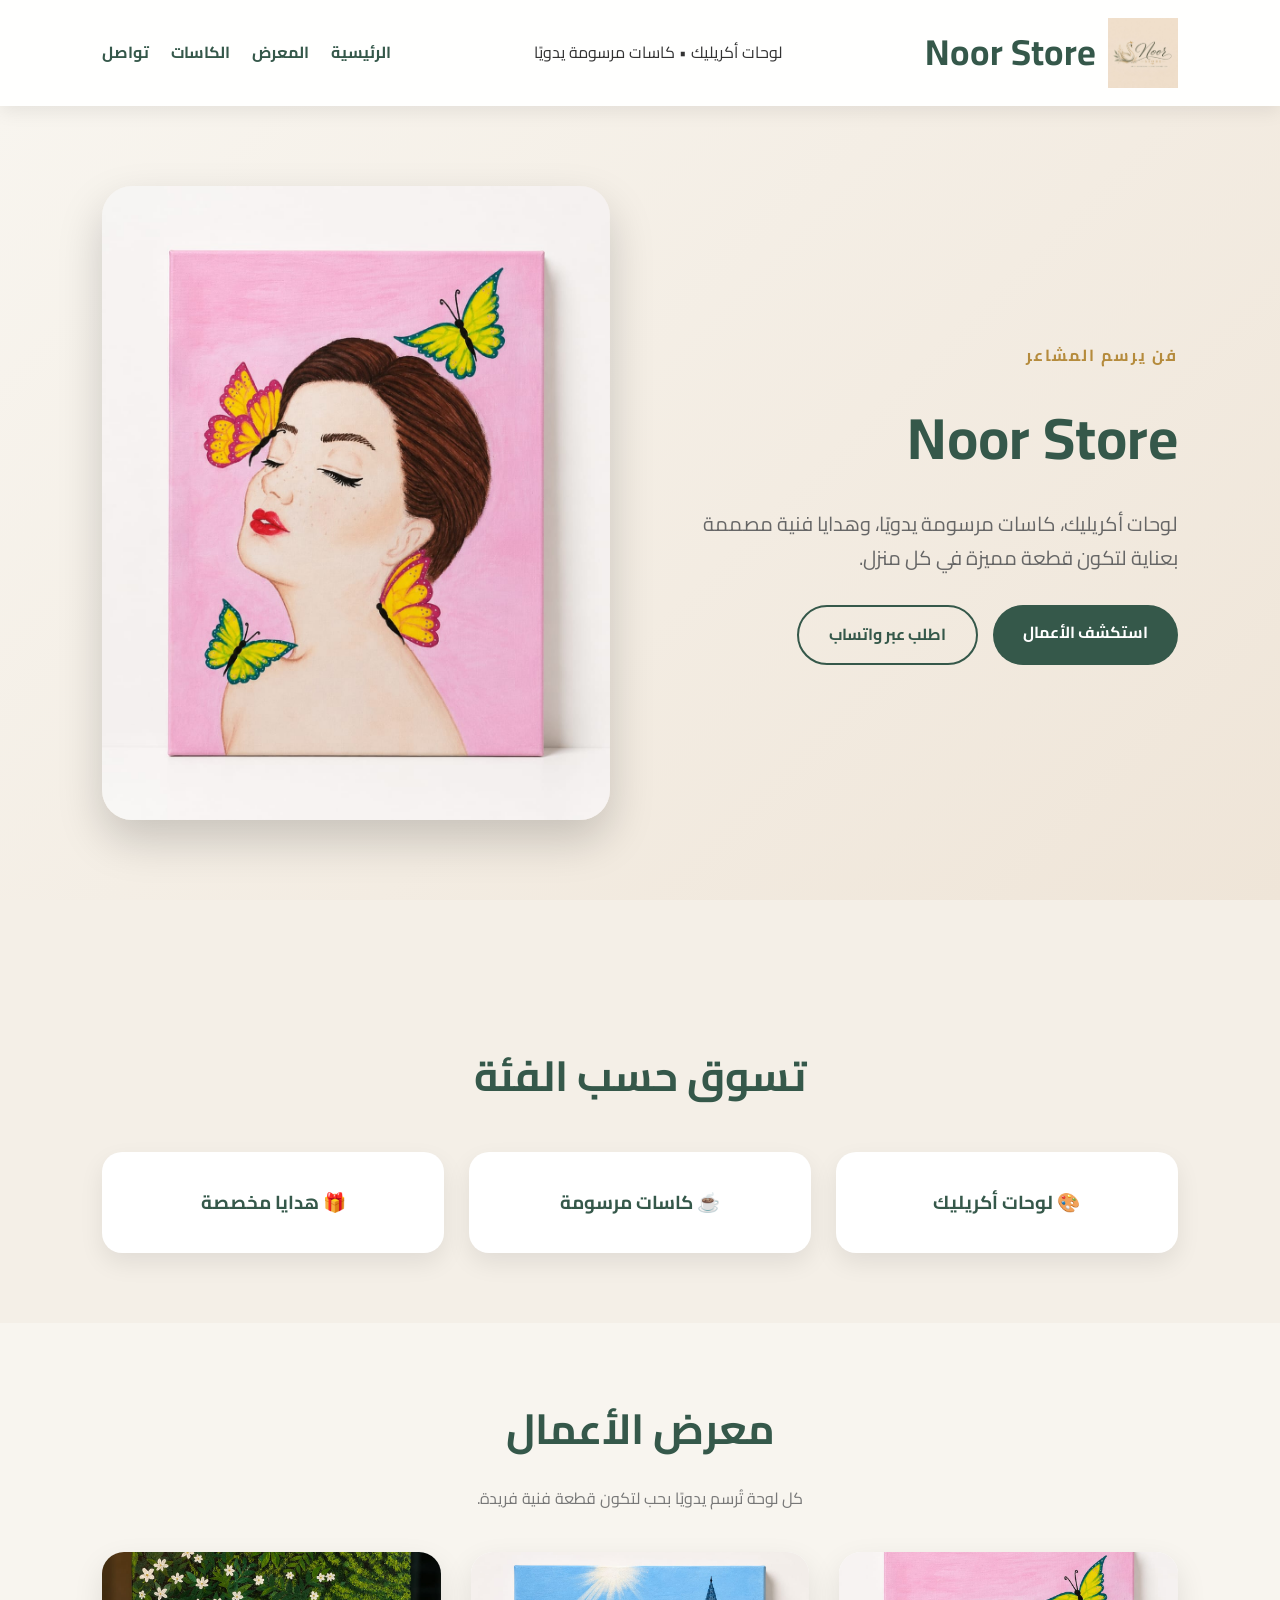
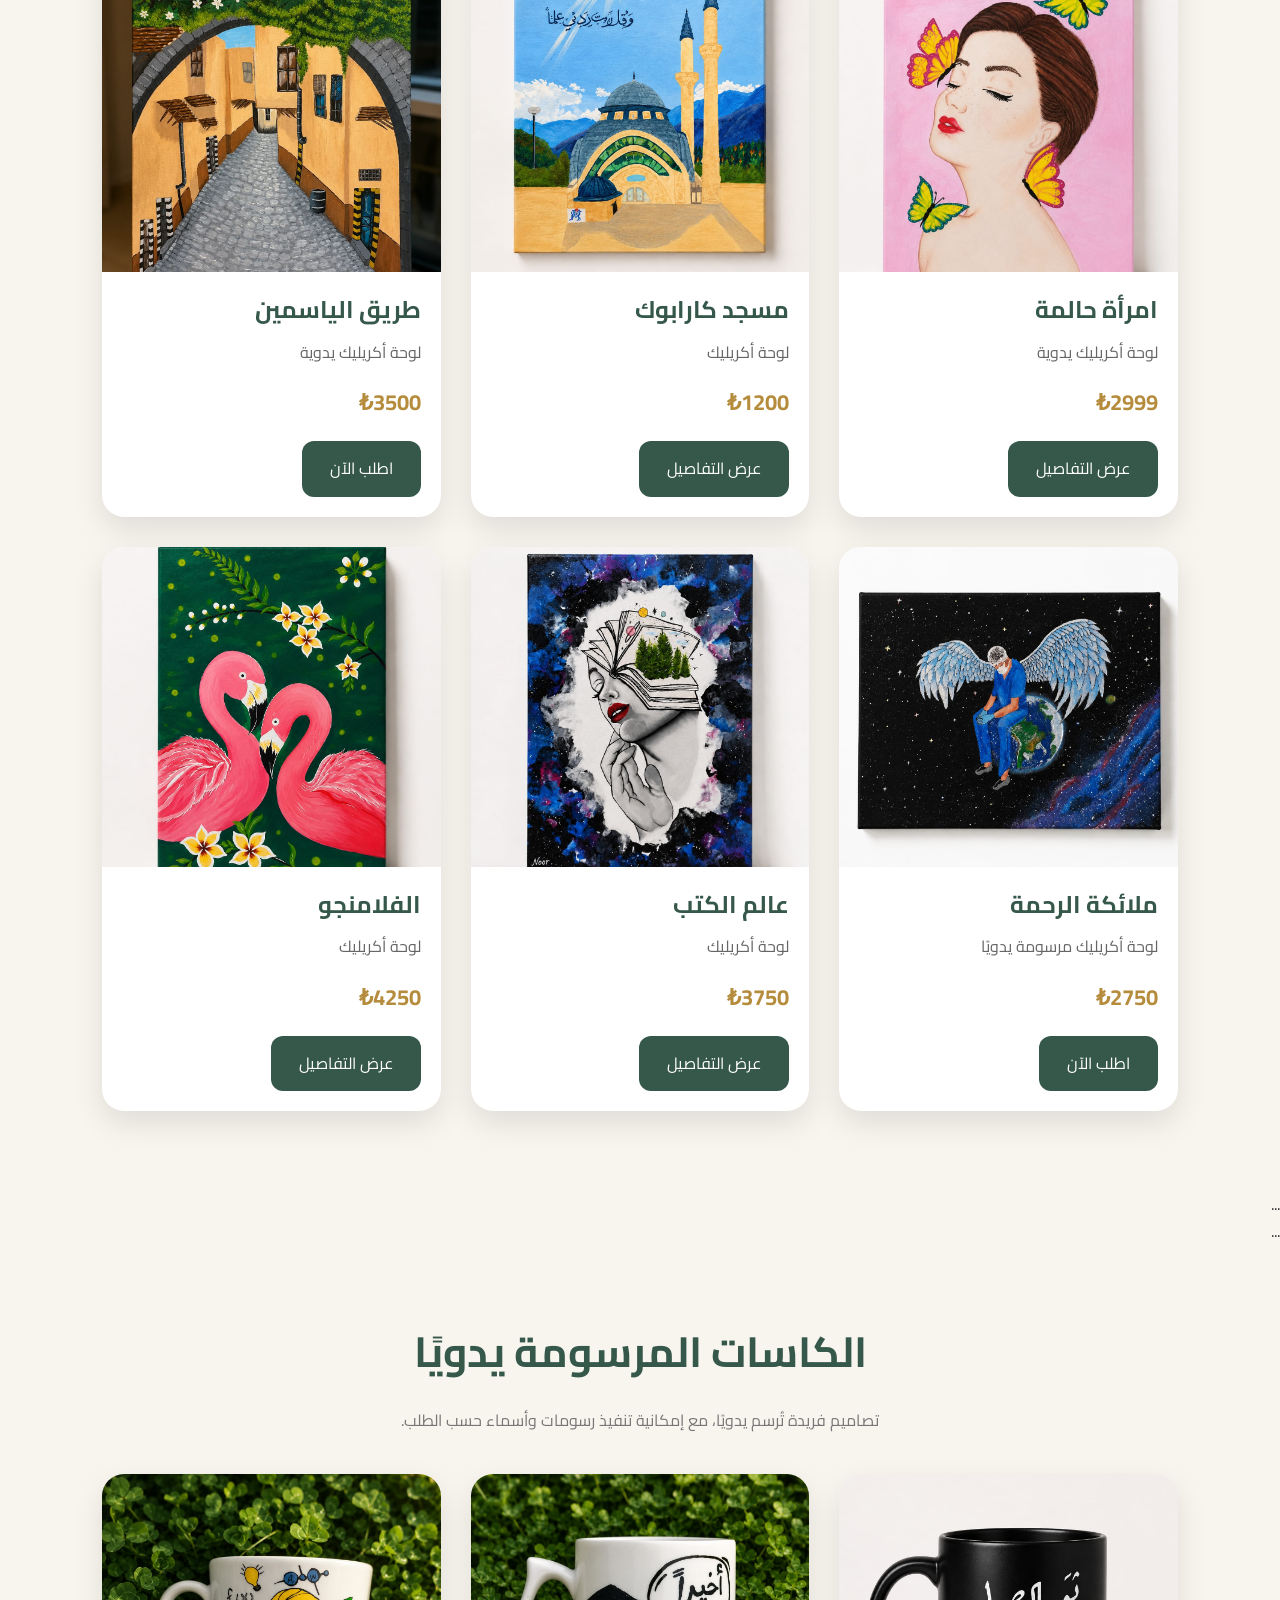
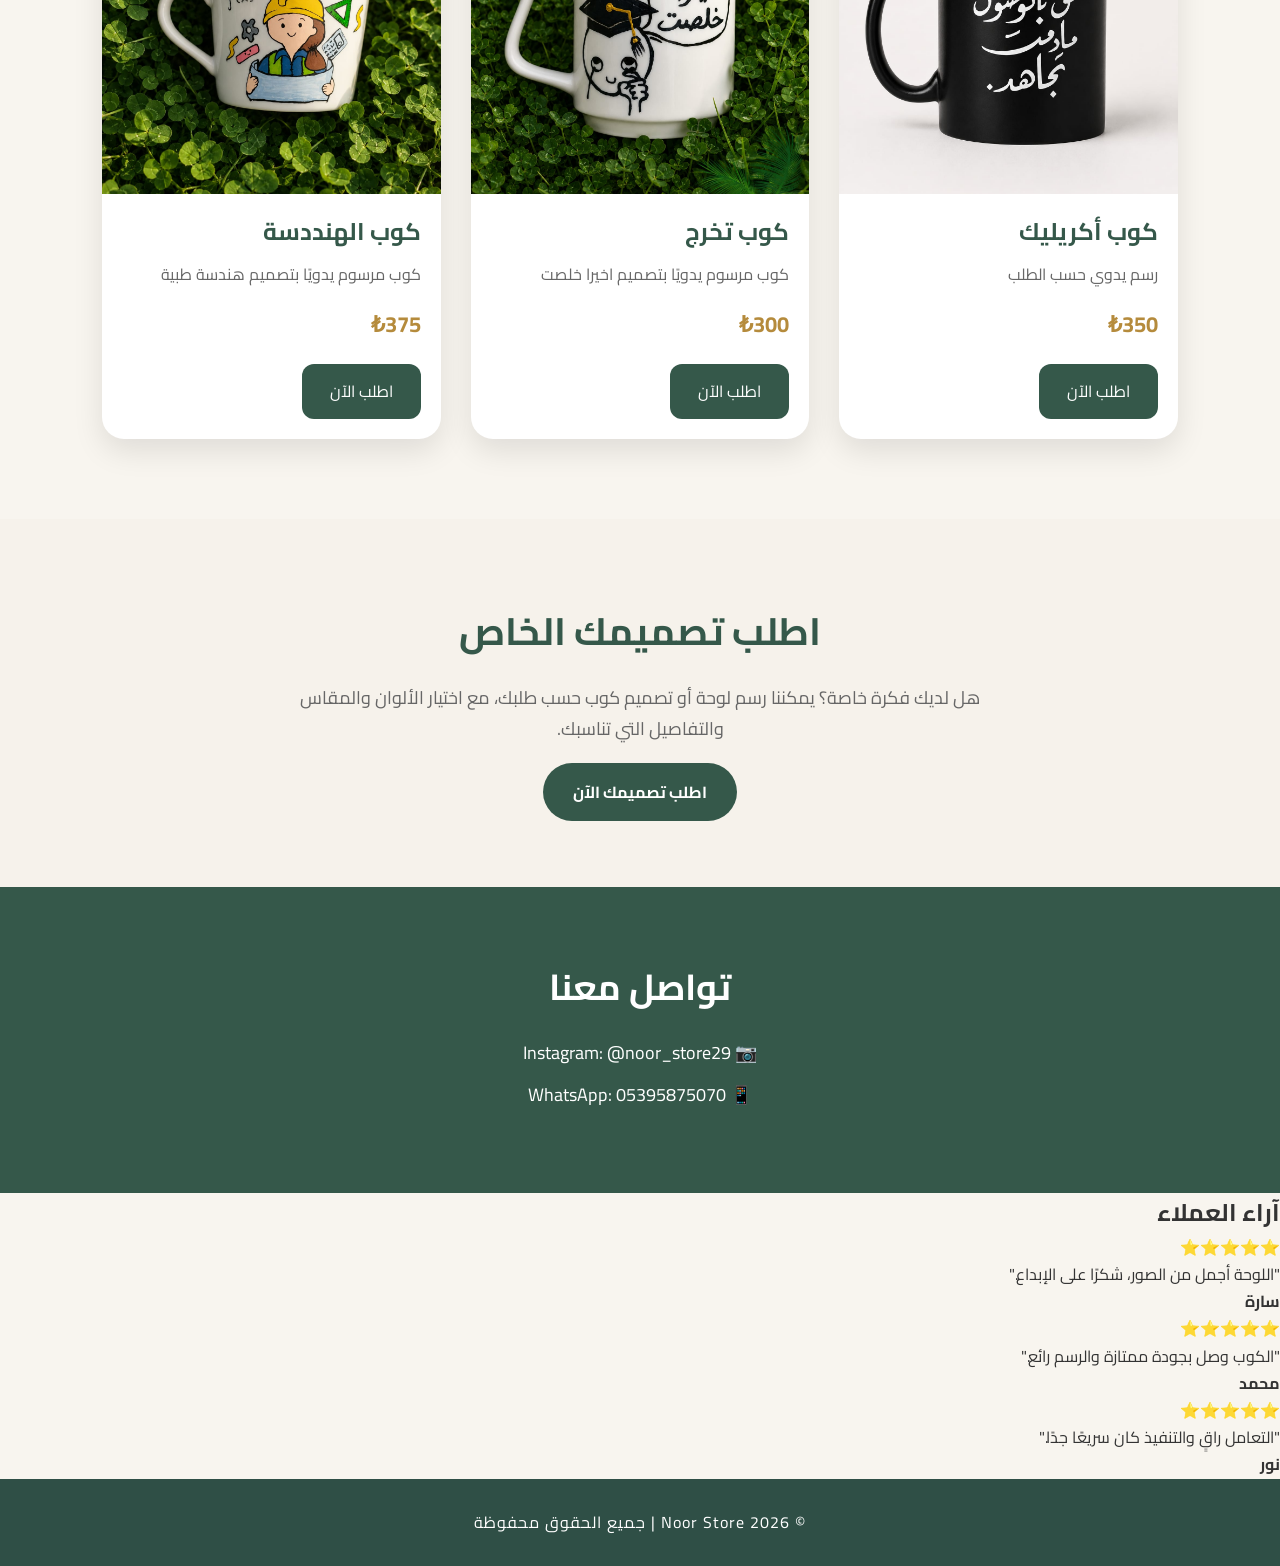
==== commit fff941d9: "Add files via upload" ====
--- a/index.html
+++ b/index.html
@@ -19,9 +19,8 @@
     <h1>Noor Store</h1>
 </div>
         <p>لوحات أكريليك • كاسات مرسومة يدويًا</p>
-    </div>
-
-    <nav>
+
+ <nav>
         <a href="#home">الرئيسية</a>
         <a href="#gallery">المعرض</a>
         <a href="#cups">الكاسات</a>  
--- a/css/style.css
+++ b/css/style.css
@@ -6,620 +6,363 @@
 
 body{
     font-family:'Cairo',sans-serif;
-    background:#f8f4eb;
+    background:#f8f5ef;
     color:#333;
-}
-
-.header{
-    position:fixed;
+    line-height:1.7;
+}
+
+img{
+    max-width:100%;
+    display:block;
+}
+
+header{
+    position:sticky;
     top:0;
-    right:0;
-    left:0;
-    z-index:999;
-
+    z-index:1000;
     display:flex;
     justify-content:space-between;
     align-items:center;
-
-    padding:20px 8%;
-
-    background:rgba(255,248,239,.82);
-    backdrop-filter:blur(18px);
-
-    border-bottom:1px solid rgba(80,96,68,.15);
-}
-
+    padding:18px 8%;
+    background:#ffffffee;
+    backdrop-filter:blur(10px);
+    box-shadow:0 5px 18px rgba(0,0,0,.08);
+}
+
+.logo{
+    display:flex;
+    align-items:center;
+    gap:12px;
+}
+
+.logo img{
+    width:70px;
+    height:70px;
+    object-fit:contain;
+}
 
 .logo h1{
-    color:#435640;
-    font-size:40px;
-    margin:0;
-}
-
-.logo p{
-    color:#5d5d5d;
-    font-size:15px;
-    font-weight:500;
+    font-size:36px;
+    color:#35584a;
+}
+
+nav{
+    display:flex;
+    gap:22px;
 }
 
 nav a{
-    color:#4e6b50;
     text-decoration:none;
-    margin-right:25px;
-    font-weight:700;
+    color:#35584a;
+    font-weight:bold;
     transition:.3s;
 }
 
 nav a:hover{
-    color:#c5a15a;
-}
-
-nav a:hover{
-    color:#d4af37;
+    color:#b58b3c;
 }
 
 .hero{
     display:flex;
     align-items:center;
     justify-content:space-between;
-    gap:80px;
-    min-height:100vh;
-    padding:120px 8%;
-    background:linear-gradient(135deg,#f8f3ea,#ebe2d2,#d8e1d2);
+    gap:60px;
+    padding:80px 8%;
+    background:linear-gradient(135deg,#f8f5ef,#efe5d8);
 }
 
 .hero-content{
     flex:1;
 }
 
+.subtitle{
+    color:#b58b3c;
+    font-weight:bold;
+    letter-spacing:2px;
+}
+
 .hero-content h1{
-    font-size:70px;
-    color:#3f5d4a;
-    margin-bottom:20px;
-    font-weight:700;
+    font-size:58px;
+    color:#35584a;
+    margin:20px 0;
 }
 
 .hero-content p{
-    font-size:22px;
-    color:#555;
-    line-height:1.8;
+    font-size:20px;
+    color:#666;
     margin-bottom:30px;
+}
+
+.hero-buttons{
+    display:flex;
+    gap:15px;
+    flex-wrap:wrap;
+}
+
+.btn,
+.btn-outline{
+    padding:14px 30px;
+    border-radius:30px;
+    text-decoration:none;
+    font-weight:bold;
+}
+
+.btn{
+    background:#35584a;
+    color:#fff;
+}
+
+.btn:hover{
+    background:#b58b3c;
+}
+
+.btn-outline{
+    border:2px solid #35584a;
+    color:#35584a;
+}
+
+.btn-outline:hover{
+    background:#35584a;
+    color:#fff;
 }
 
 .hero-image{
     flex:1;
-    text-align:center;
 }
 
 .hero-image img{
     width:100%;
-    max-width:750px;
-    height:700px;
-    object-fit:cover;
+    max-width:520px;
+    margin:auto;
     border-radius:30px;
-    border:12px solid rgba(255,255,255,.8);
-    box-shadow:0 40px 90px rgba(0,0,0,.22);
-    transition:.5s;
-}
-
-.hero-image img:hover{
-    transform:scale(1.03) rotate(-1deg);
-}
-
-.btn{
-    display:inline-block;
-    background:#4e6b50;
-    color:#fff;
-    text-decoration:none;
-    padding:15px 35px;
-    border-radius:40px;
-    transition:.3s;
-}
-
-.btn:hover{
-    background:#d4af37;
-}
-
+    box-shadow:0 20px 45px rgba(0,0,0,.18);
+}
 .section-title{
     text-align:center;
-    margin:60px 0 30px;
-    color:#4e6b50;
-    font-size:38px;
-}
-
-.gallery{
-    display:grid;
-    grid-template-columns:repeat(auto-fit,minmax(280px,1fr));
-    gap:30px;
-    padding:0 8% 60px;
-}
-
-.card{
-    background:#fff;
-    border-radius:20px;
-    overflow:hidden;
-    box-shadow:0 10px 25px rgba(0,0,0,.08);
-    transition:.3s;
-}
-
-.card:hover{
-    transform:translateY(-8px);
-}
-
-.card img{
-    width:100%;
-    height:300px;
-    object-fit:cover;
-}
-
-.card h3{
-    padding:15px;
-    color:#4e6b50;
-}
-
-.card p{
-    padding:0 15px 20px;
-}
-
-.contact{
-    background:#4e6b50;
-    color:#fff;
-    text-align:center;
-    padding:60px 20px;
-}
-
-.subtitle{
-    color:#b08a3c;
-    font-size:18px;
-    font-weight:700;
-    letter-spacing:2px;
-    text-transform:uppercase;
-}
-
-.hero-buttons{
-    display:flex;
-    gap:18px;
-    margin-top:35px;
-}
-
-.btn-outline{
-    display:inline-block;
-    padding:15px 35px;
-    border:2px solid #4e6b50;
-    border-radius:40px;
-    color:#4e6b50;
-    text-decoration:none;
-    font-weight:bold;
-    transition:.3s;
-}
-
-.btn-outline:hover{
-    background:#4e6b50;
-    color:#fff;
-}
-
-.gallery{
-    display:grid;
-    grid-template-columns:repeat(auto-fit,minmax(300px,1fr));
-    gap:35px;
-    padding:70px 8%;
-}
-
-.card{
-    background:#fff;
-    border-radius:25px;
-    overflow:hidden;
-    box-shadow:0 15px 35px rgba(0,0,0,.08);
-    transition:0.4s;
-}
-
-.card:hover{
-    transform:translateY(-12px);
-    box-shadow:0 25px 50px rgba(0,0,0,.18);
-}
-
-.card img{
-    width:100%;
-    height:340px;
-    object-fit:cover;
-    transition:.4s;
-}
-
-.card:hover img{
-    transform:scale(1.05);
-}
-
-.card h3{
-    color:#4e6b50;
-    font-size:24px;
-    margin:20px;
-}
-
-.card p{
-    margin:0 20px 25px;
-    color:#666;
-}
-
-.section-title{
-    text-align:center;
-    font-size:46px;
-    color:#4e6b50;
-    margin-top:90px;
-    margin-bottom:20px;
-}
-
-/* خلفية ناعمة للأقسام */
-section{
-    padding:80px 8%;
-}
-
-/* عنوان المعرض */
-.section-title{
-    position:relative;
-    display:inline-block;
-    left:50%;
-    transform:translateX(-50%);
-}
-
-.section-title::after{
-    content:"";
-    display:block;
-    width:80px;
-    height:4px;
-    background:#c5a15a;
-    margin:15px auto 0;
-    border-radius:20px;
-}
-
-/* تحسين الأزرار */
-.btn,
-.btn-outline{
-    font-weight:700;
-    letter-spacing:.5px;
-}
-
-/* تأثير ناعم على الصور */
-img{
-    transition:0.4s ease;
-}
-
-img:hover{
-    filter:brightness(1.03);
-}
-.hero-content h1::after{
-content:"";
-display:block;
-width:90px;
-height:5px;
-background:#c9a44d;
-margin-top:15px;
-border-radius:20px;
-}
-<section id="gallery" class="gallery-section">
-
-<h2 class="section-title">معرض الأعمال</h2>
-
-<p class="section-subtitle">
-كل لوحة تُرسم يدويًا بحب لتكون قطعة فنية فريدة.
-</p>
-
-<div class="gallery">
-
-<div class="card">
-<img src="images/Woman-dream.jpg.jpeg" alt="">
-<h3>امرأة حالمة</h3>
-<p>لوحة أكريليك يدوية</p>
-<span class="price">اطلب السعر</span>
-<a href="#" class="card-btn">عرض التفاصيل</a>
-</div>
-
-<div class="card">
-<img src="images/karabuk-mosque.jpg" alt="">
-<h3>مسجد كارابوك</h3>
-<p>لوحة أكريليك</p>
-<span class="price">اطلب السعر</span>
-<a href="#" class="card-btn">عرض التفاصيل</a>
-</div>
-
-<div class="card">
-<img src="images/book-world.jpg" alt="">
-<h3>عالم الكتب</h3>
-<p>لوحة أكريليك</p>
-<span class="price">اطلب السعر</span>
-<a href="#" class="card-btn">عرض التفاصيل</a>
-</div>
-
-<div class="card">
-<img src="images/flamingo.jpg" alt="">
-<h3>الفلامنجو</h3>
-<p>لوحة أكريليك</p>
-<span class="price">اطلب السعر</span>
-<a href="#" class="card-btn">عرض التفاصيل</a>
-</div>
-
-</div>
-
-</section>
+    font-size:42px;
+    color:#35584a;
+    margin:70px 0 40px;
+}
+
+.section-subtitle{
+    text-align:center;
+    color:#777;
+    margin-top:-20px;
+    margin-bottom:40px;
+}
+
 .gallery{
     display:grid;
     grid-template-columns:repeat(auto-fit,minmax(300px,1fr));
     gap:30px;
-    padding:80px 8%;
-    background:#f8f5ef;
+    padding:0 8% 80px;
 }
 
 .card{
     background:#fff;
-    border-radius:20px;
+    border-radius:22px;
     overflow:hidden;
-    box-shadow:0 15px 35px rgba(0,0,0,.08);
-    transition:.4s;
+    box-shadow:0 12px 30px rgba(0,0,0,.10);
+    transition:.3s;
 }
 
 .card:hover{
     transform:translateY(-10px);
+    box-shadow:0 18px 40px rgba(0,0,0,.18);
 }
 
 .card img{
     width:100%;
-    height:280px;
+    height:320px;
     object-fit:cover;
-    border-radius:15px;
 }
 
 .card h3{
-    color:#355c4b;
-    padding:15px 20px 5px;
+    color:#35584a;
+    font-size:24px;
+    padding:18px 20px 8px;
 }
 
 .card p{
+    padding:0 20px;
     color:#666;
-    padding:0 20px 15px;
 }
 
 .price{
-    color:#b38b2d;
+    display:block;
+    padding:18px 20px 0;
+    color:#b58b3c;
+    font-weight:bold;
     font-size:22px;
-    font-weight:bold;
-    padding:0 20px;
 }
 
 .card-btn{
-    display:block;
+    display:inline-block;
     margin:20px;
-    padding:12px;
-    text-align:center;
-    background:#355c4b;
+    padding:14px 28px;
+    background:#35584a;
     color:#fff;
     text-decoration:none;
-    border-radius:10px;
-}
-.footer{
-    background:#2f4f46;
-    color:#fff;
-    text-align:center;
-    padding:30px 20px;
-    margin-top:60px;
-}
-
-.footer p{
-    margin:0;
-    font-size:16px;
-    letter-spacing:1px;
-}
+    border-radius:12px;
+    transition:.3s;
+}
+
+.card-btn:hover{
+    background:#b58b3c;
+}
+
 .categories{
-    padding:80px 8%;
-    background:#f8f4ef;
+    padding:70px 8%;
+    background:#f4efe7;
     text-align:center;
 }
 
 .category-grid{
     display:grid;
     grid-template-columns:repeat(3,1fr);
-    gap:30px;
-    margin-top:40px;
+    gap:25px;
 }
 
 .category-card{
-    background:#ffffff;
-    padding:40px 20px;
+    background:#fff;
+    padding:35px 20px;
     border-radius:20px;
     box-shadow:0 10px 25px rgba(0,0,0,.08);
-    transition:.3s;
-    cursor:pointer;
-}
-
-.category-card:hover{
-    transform:translateY(-8px);
 }
 
 .category-card h3{
-    color:#4e6b5e;
-    font-size:28px;
-}
-/* صفحة المنتج */
-
-.product-page{
-    max-width:1200px;
-    margin:60px auto;
-    display:flex;
-    gap:50px;
-    align-items:center;
-    justify-content:center;
-    padding:20px;
-    flex-wrap:wrap;
-}
-
-.product-image img{
-    width:500px;
-    max-width:100%;
-    border-radius:20px;
-    box-shadow:0 10px 25px rgba(0,0,0,.2);
-}
-
-.product-info{
-    max-width:450px;
-}
-
-.product-info h1{
-    font-size:40px;
+    color:#35584a;
+}
+.contact{
+    background:#35584a;
+    color:#fff;
+    text-align:center;
+    padding:70px 20px;
+}
+
+.contact h2{
     margin-bottom:20px;
-}
-
-.product-info p{
-    font-size:20px;
-    line-height:1.8;
-    color:#555;
-}
-
-.product-info h2{
-    color:#0f766e;
-    margin:25px 0;
-    font-size:35px;
-}
-
-.product-info h3{
-    margin-top:20px;
-}
-
-.product-info .btn{
-    display:inline-block;
-    padding:15px 35px;
-    background:#0f766e;
-    color:#fff;
-    text-decoration:none;
-    border-radius:12px;
+    font-size:36px;
+}
+
+.contact p{
+    margin:12px 0;
     font-size:18px;
-    transition:.3s;
-}
-
-.product-info .btn:hover{
-    background:#115e59;
-}
-.section-subtitle{
-    text-align:center;
-    color:#666;
-    font-size:18px;
-    margin-top:-10px;
-    margin-bottom:35px;
-}
+}
+
 .custom-order{
     background:#f6f2eb;
     padding:80px 20px;
     text-align:center;
-    margin-top:60px;
 }
 
 .custom-order h2{
-    font-size:36px;
-    color:#35584a;
+    color:#35584a;
+    font-size:38px;
     margin-bottom:20px;
 }
 
 .custom-order p{
     max-width:700px;
-    margin:0 auto 30px;
+    margin:0 auto 35px;
     color:#666;
     font-size:18px;
-    line-height:1.8;
-}
-/* تحسين الموقع للموبايل */
-
+}
+
+.footer{
+    background:#2f4f46;
+    color:#fff;
+    text-align:center;
+    padding:30px 20px;
+}
+
+.footer p{
+    margin:0;
+    letter-spacing:1px;
+}
+
+.lightbox{
+    display:none;
+    position:fixed;
+    inset:0;
+    background:rgba(0,0,0,.9);
+    justify-content:center;
+    align-items:center;
+    z-index:9999;
+}
+
+.lightbox-img{
+    max-width:90%;
+    max-height:90%;
+    border-radius:20px;
+}
+
+.close{
+    position:absolute;
+    top:25px;
+    right:35px;
+    color:#fff;
+    font-size:45px;
+    cursor:pointer;
+}
 @media (max-width:768px){
 
-.header{
+header{
     flex-direction:column;
-    text-align:center;
-    padding:20px;
+    gap:18px;
+    text-align:center;
 }
 
 nav{
-    margin-top:15px;
+    flex-wrap:wrap;
+    justify-content:center;
+    gap:15px;
 }
 
 .hero{
-    flex-direction:column;
-    text-align:center;
-    padding:40px 20px;
-}
-
-.hero-content{
-    order:2;
-}
-
-.hero-image{
-    order:1;
+    flex-direction:column-reverse;
+    text-align:center;
+    padding:50px 20px;
+}
+
+.hero-content h1{
+    font-size:42px;
+}
+
+.hero-content p{
+    font-size:18px;
 }
 
 .hero-image img{
-    width:90%;
-    max-width:350px;
+    max-width:360px;
+}
+
+.hero-buttons{
+    justify-content:center;
 }
 
 .gallery{
     grid-template-columns:1fr;
+    padding:0 20px 60px;
 }
 
 .category-grid{
     grid-template-columns:1fr;
 }
 
-.product-page{
+.card img{
+    height:260px;
+}
+
+.section-title{
+    font-size:34px;
+}
+
+.logo{
     flex-direction:column;
 }
 
-.product-image img{
-    width:100%;
-}
-
-.product-info{
-    text-align:center;
-}
-
-}
-.reviews{
-    padding:80px 20px;
-    background:#faf7f2;
-    text-align:center;
-}
-
-.review-grid{
-    display:grid;
-    grid-template-columns:repeat(auto-fit,minmax(250px,1fr));
-    gap:25px;
-    margin-top:40px;
-}
-
-.review-card{
-    background:#fff;
-    padding:25px;
-    border-radius:18px;
-    box-shadow:0 8px 20px rgba(0,0,0,.08);
-}
-
-.review-card p{
-    margin:15px 0;
-    color:#555;
-    line-height:1.7;
-}
-
-.review-card h4{
-    color:#35584a;
-}
-.logo{
-    display:flex;
-    align-items:center;
-    gap:12px;
-}
-
-.logo img{
-    width:60px;
-    height:60px;
-    object-fit:contain;
-}
-
 .logo h1{
-    margin:0;
-    color:#35584a;
     font-size:30px;
+}
 }
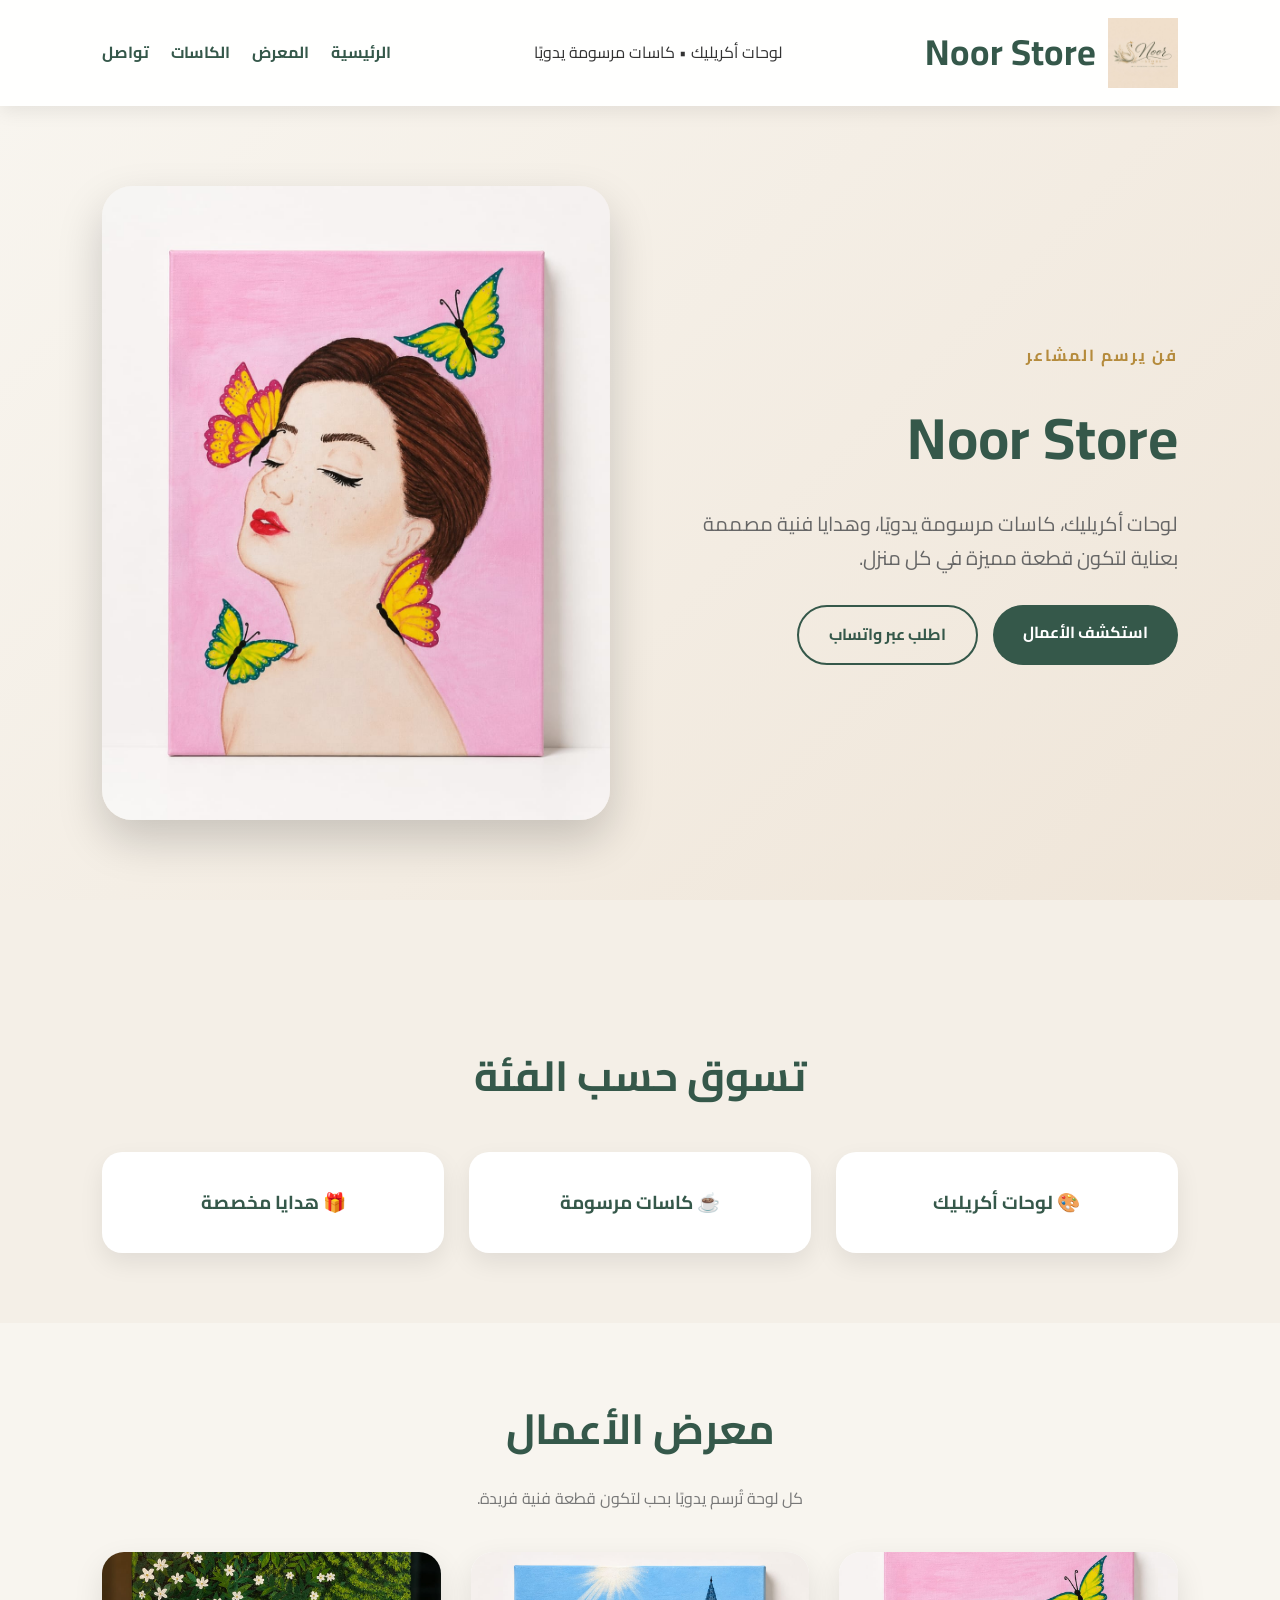
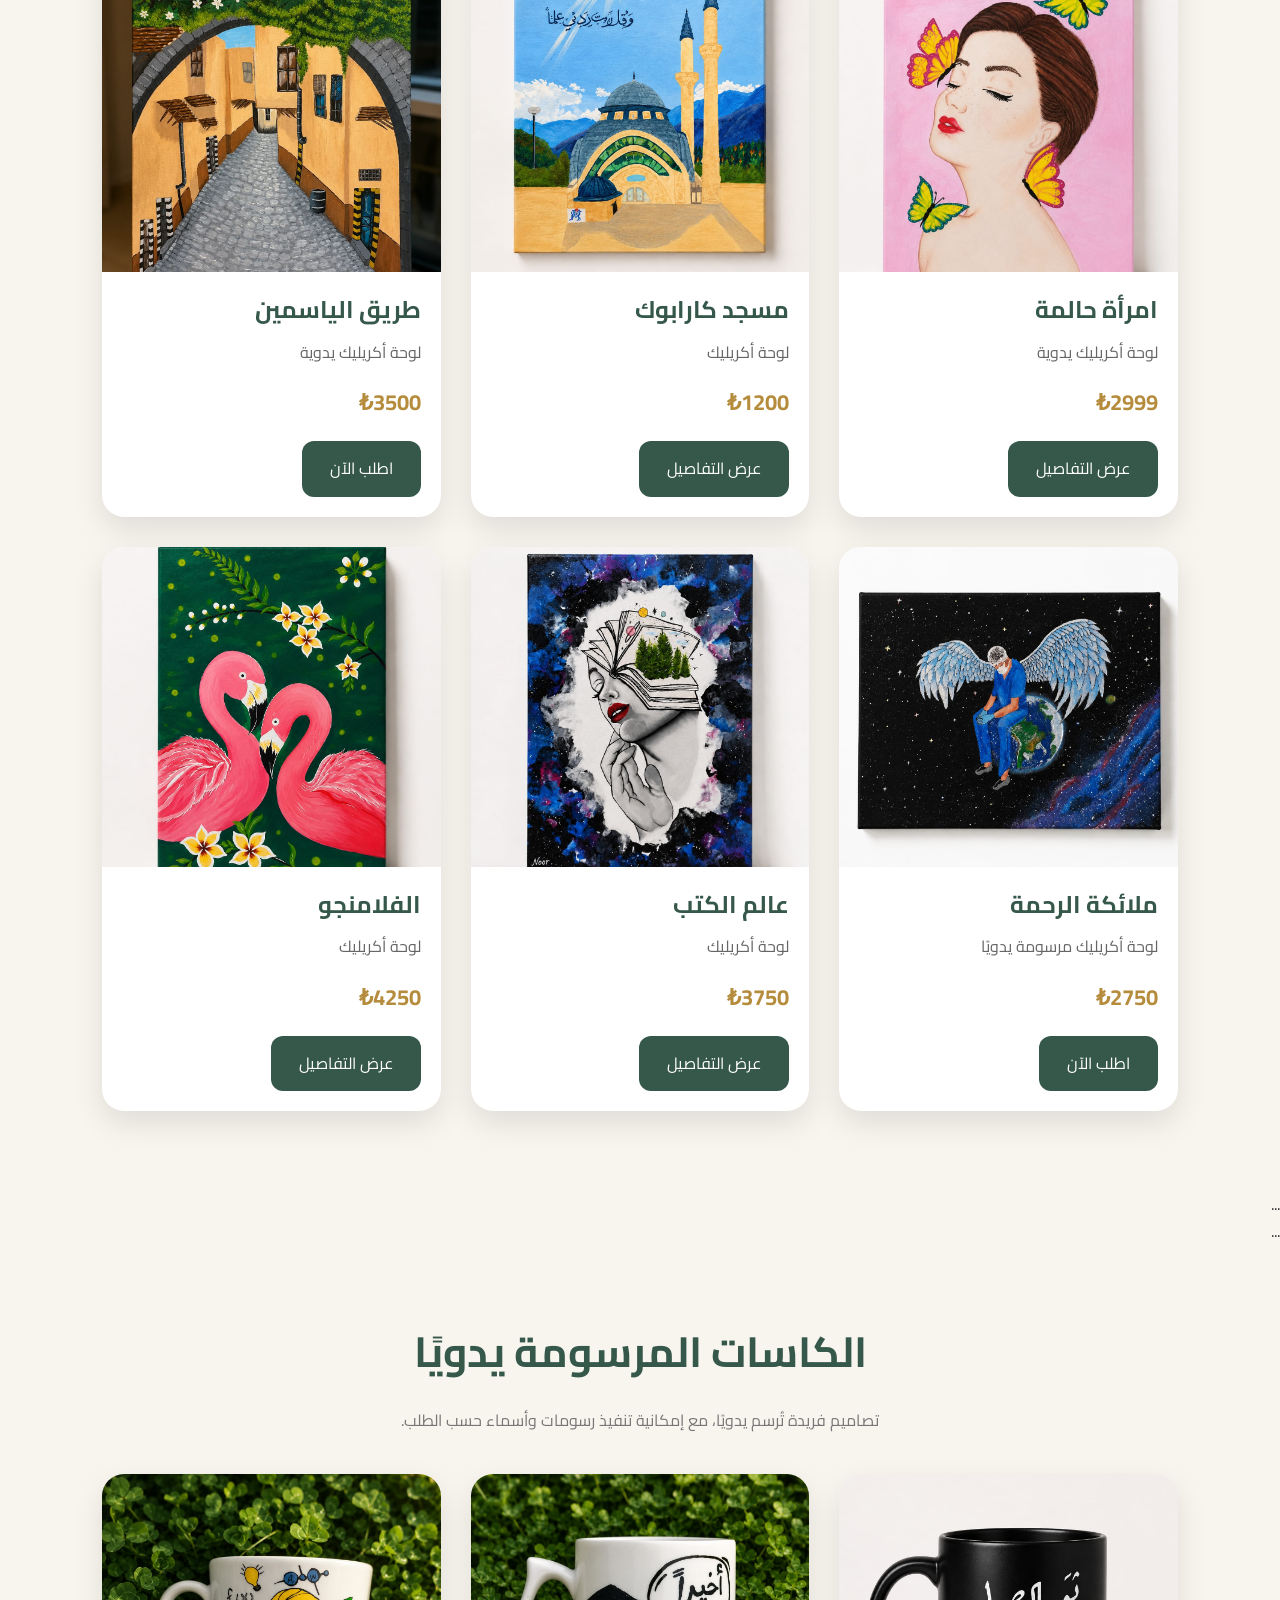
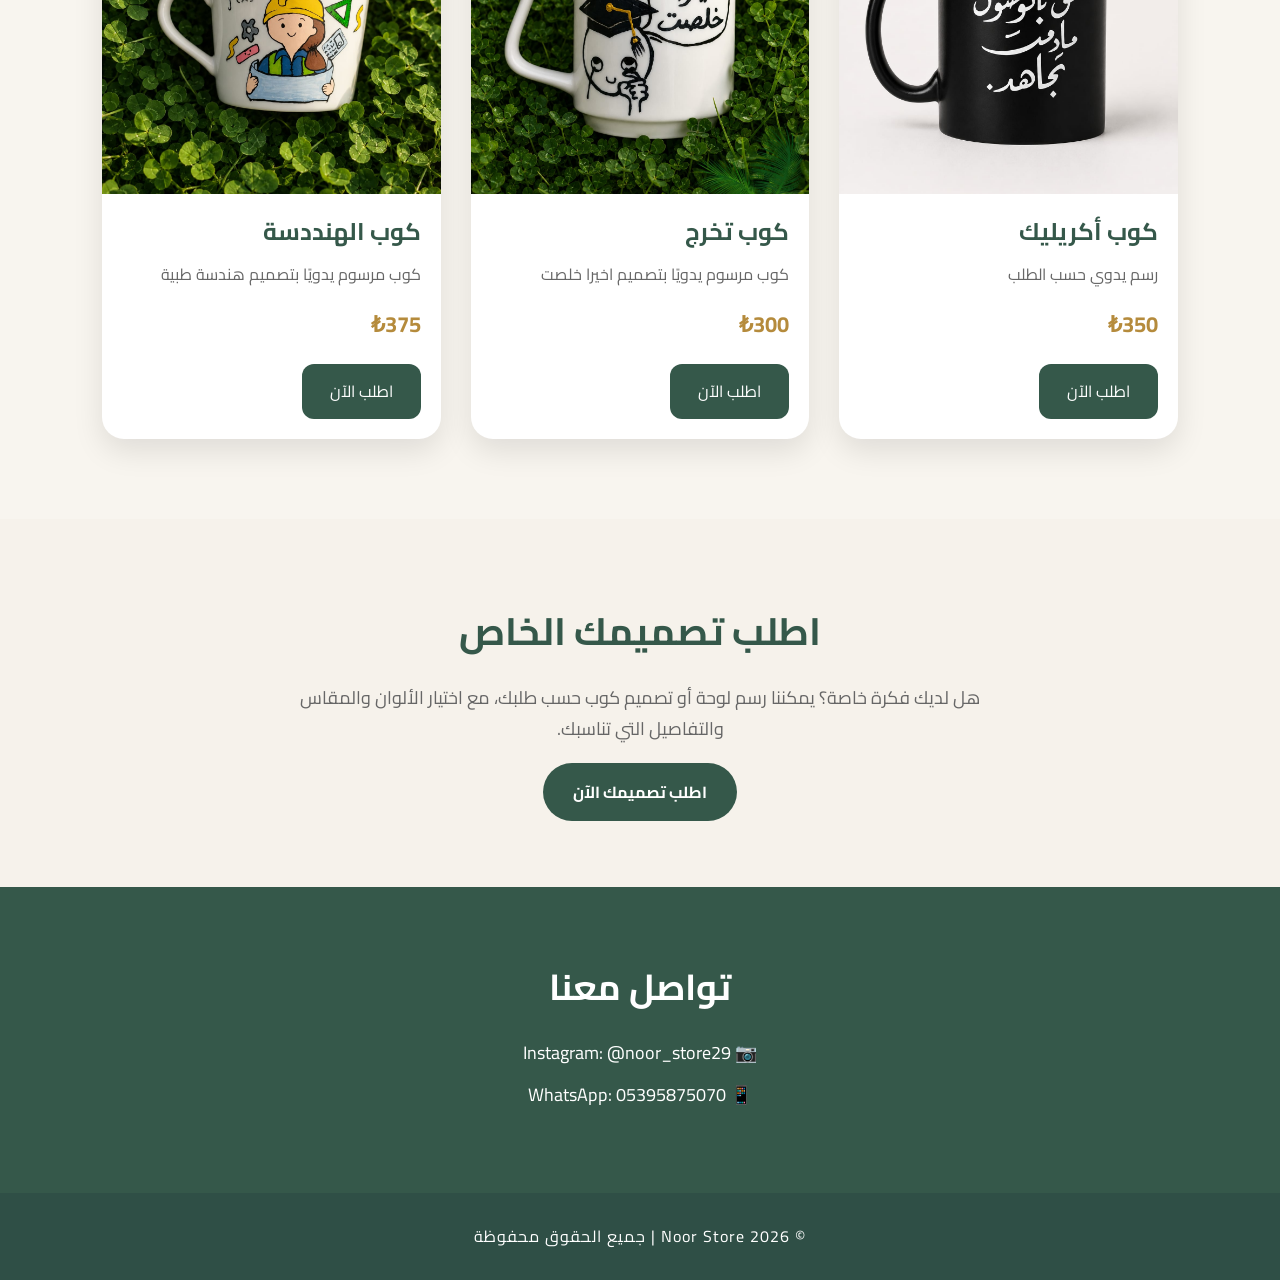
==== commit 3a6d999f: "Add files via upload" ====
--- a/index.html
+++ b/index.html
@@ -245,33 +245,6 @@
 
 </section>
 
-<section class="reviews">
-
-    <h2>آراء العملاء</h2>
-
-    <div class="review-grid">
-
-        <div class="review-card">
-            ⭐⭐⭐⭐⭐
-            <p>"اللوحة أجمل من الصور، شكرًا على الإبداع."</p>
-            <h4>سارة</h4>
-        </div>
-
-        <div class="review-card">
-            ⭐⭐⭐⭐⭐
-            <p>"الكوب وصل بجودة ممتازة والرسم رائع."</p>
-            <h4>محمد</h4>
-        </div>
-
-        <div class="review-card">
-            ⭐⭐⭐⭐⭐
-            <p>"التعامل راقٍ والتنفيذ كان سريعًا جدًا."</p>
-            <h4>نور</h4>
-        </div>
-
-    </div>
-
-</section>
 <footer class="footer">
     <p>© 2026 Noor Store | جميع الحقوق محفوظة</p>
 </footer>
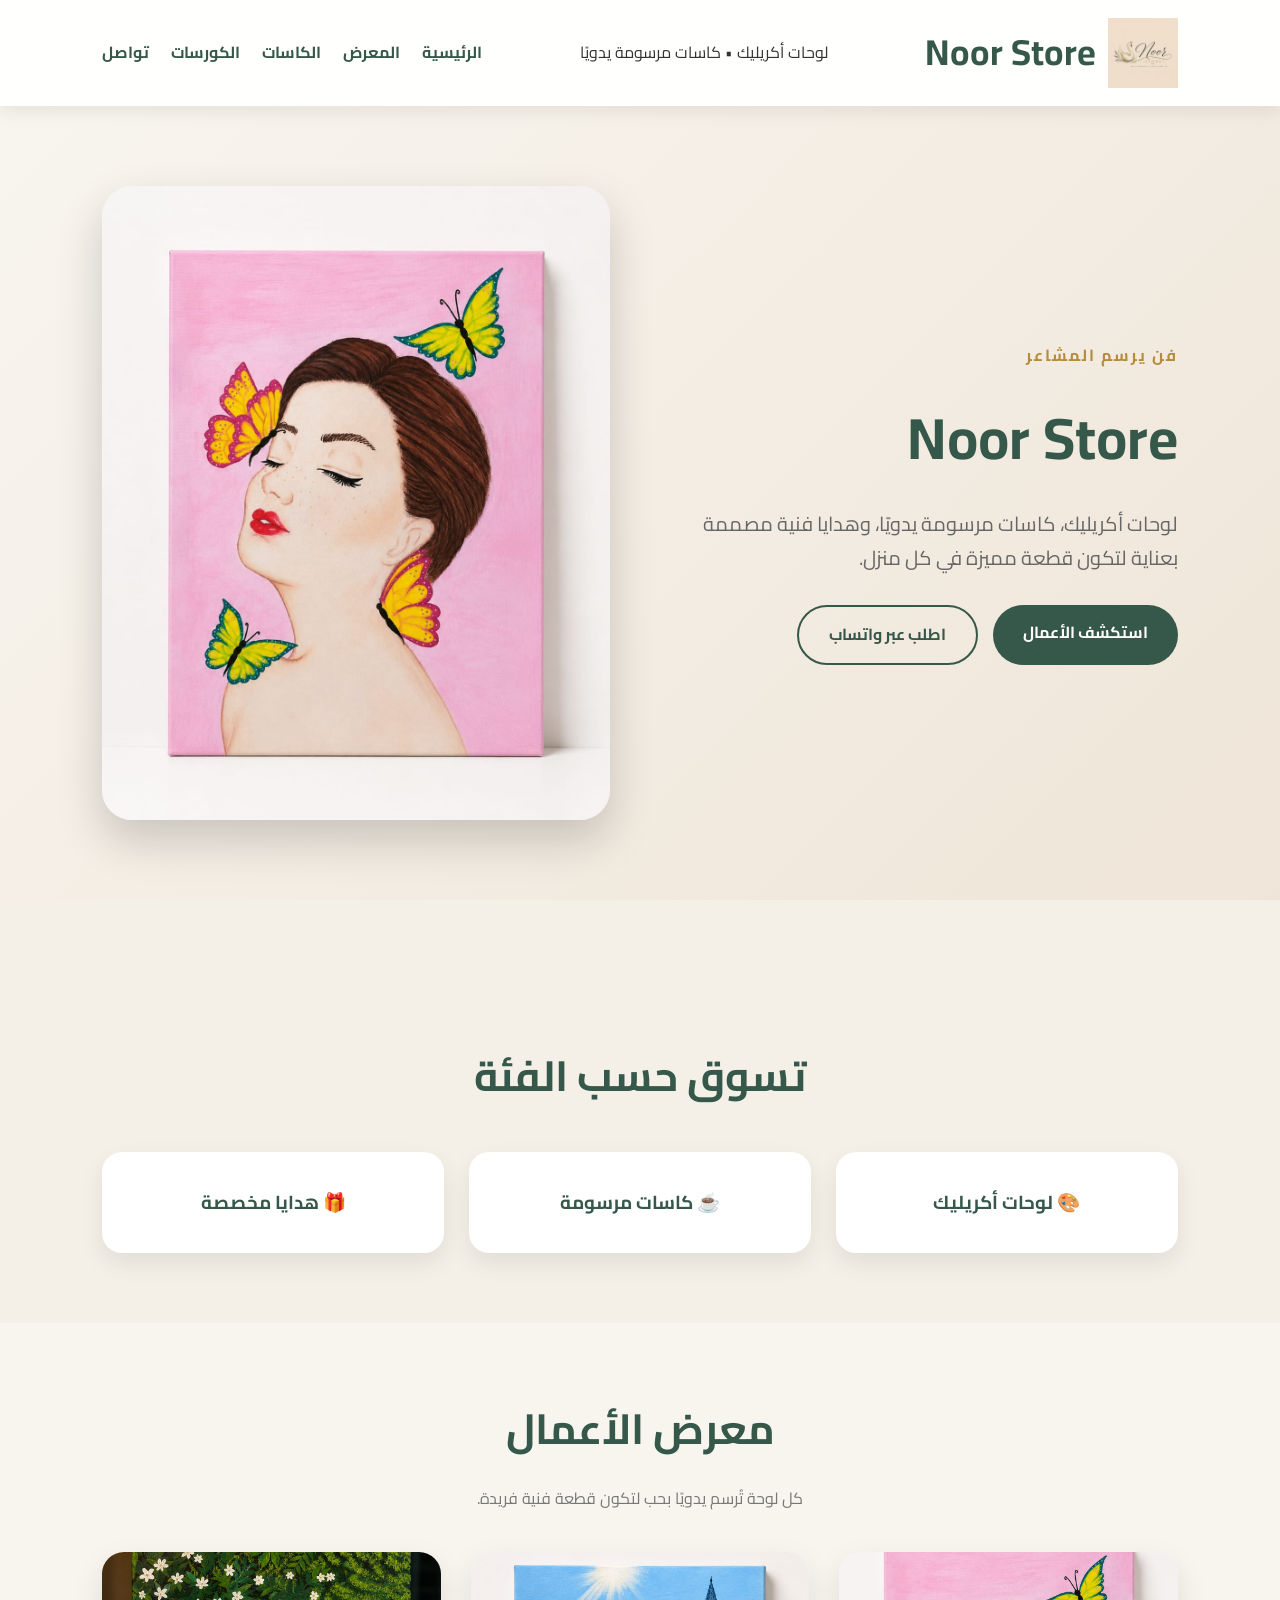
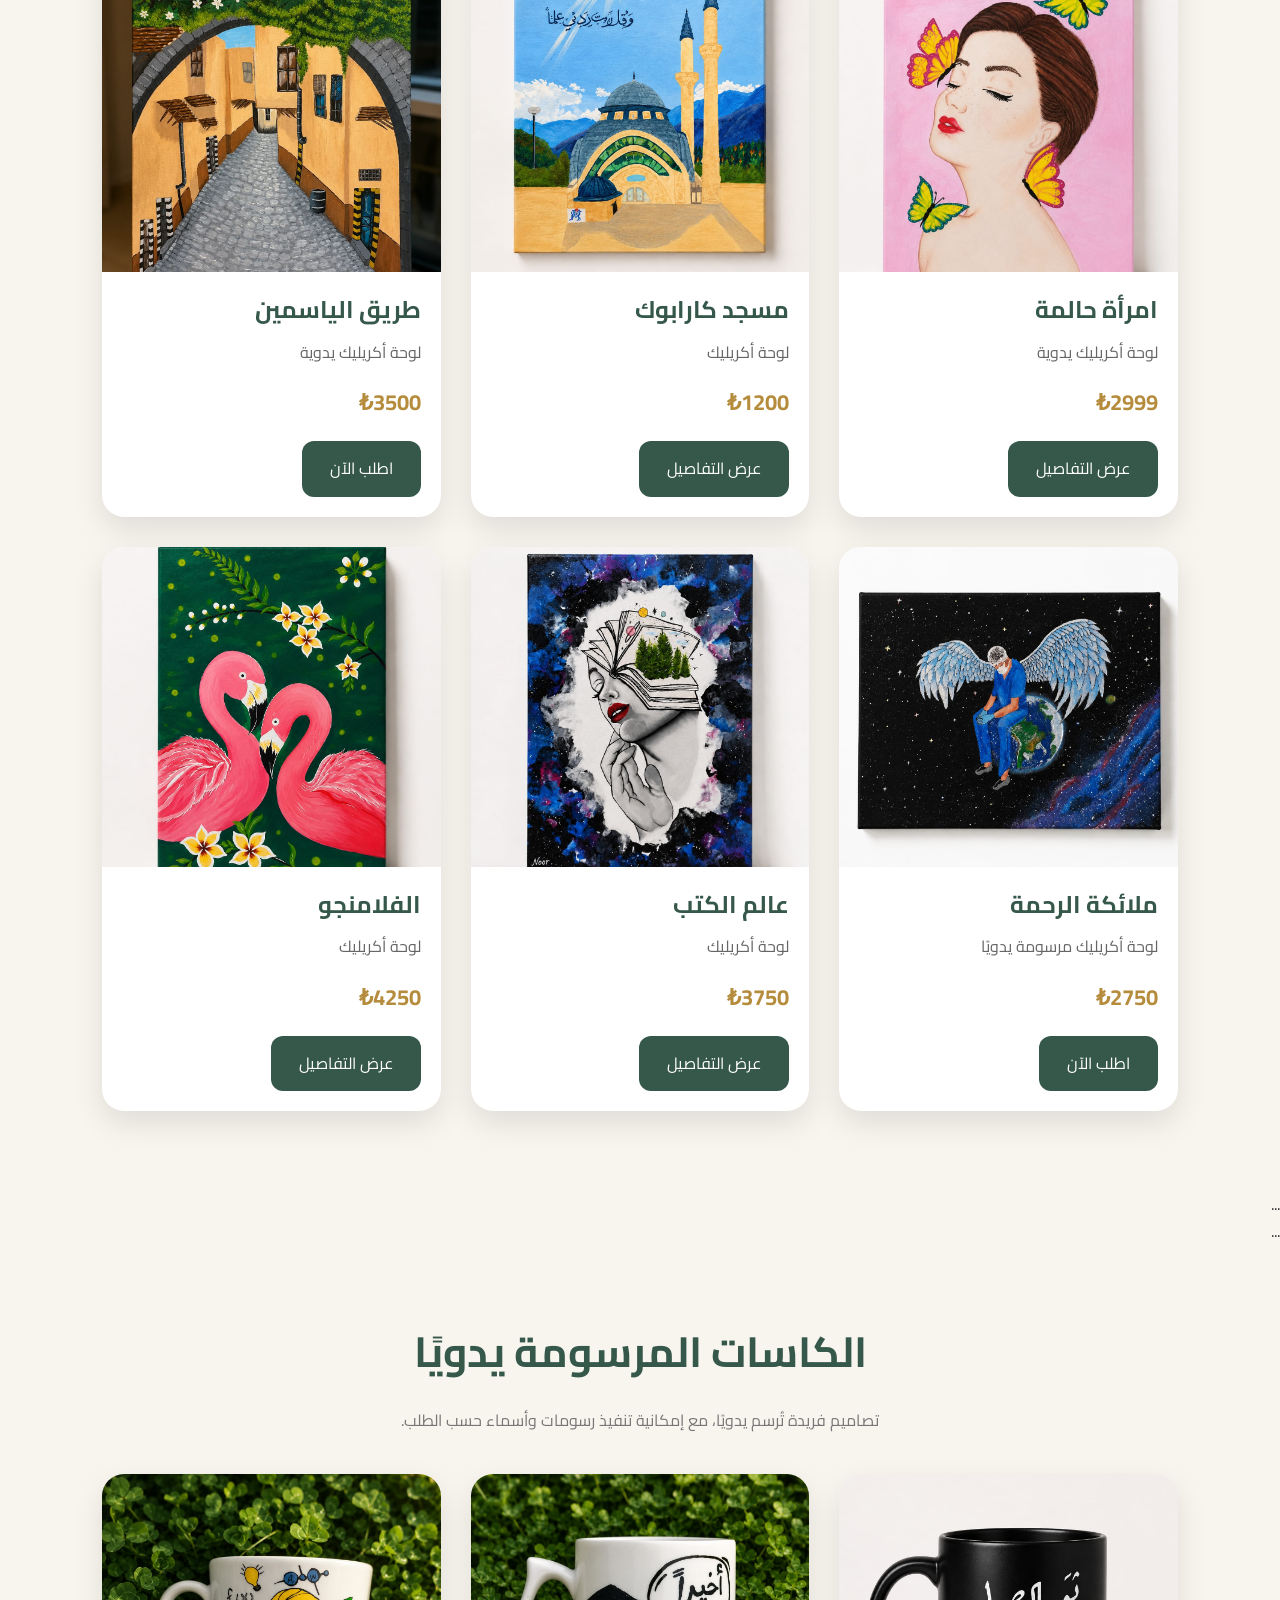
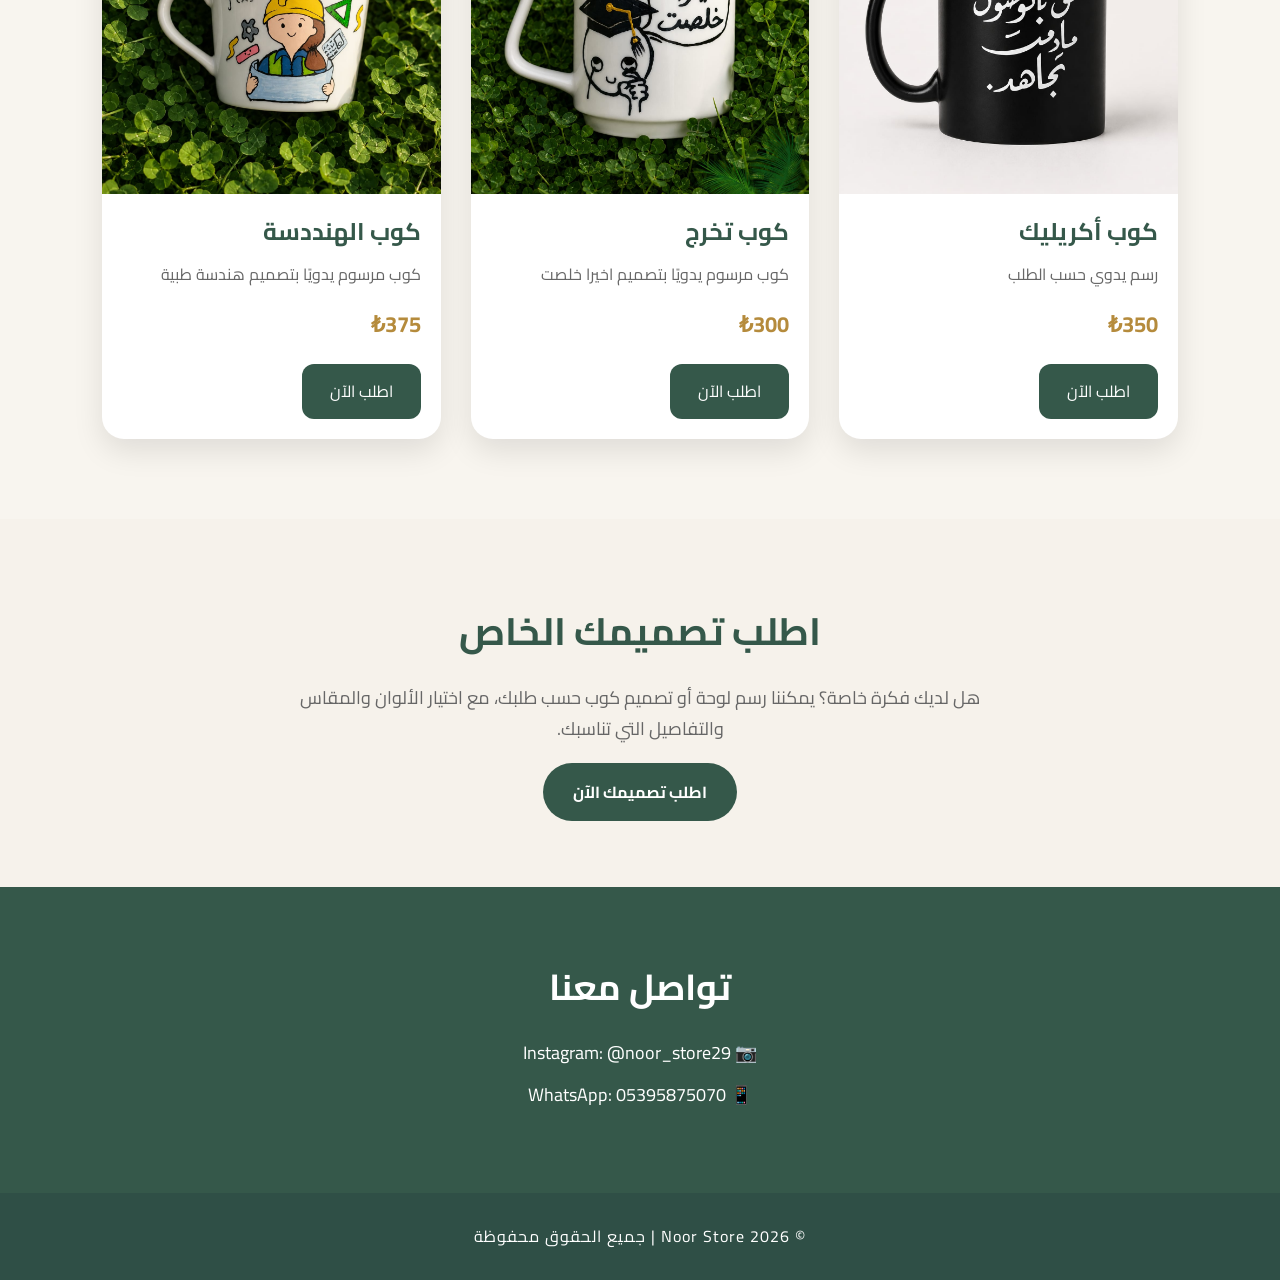
==== commit e96d23d3: "Add files via upload" ====
--- a/index.html
+++ b/index.html
@@ -24,6 +24,7 @@
         <a href="#home">الرئيسية</a>
         <a href="#gallery">المعرض</a>
         <a href="#cups">الكاسات</a>  
+        <a href="courses.html">الكورسات</a>
         <a href="#contact">تواصل</a>
     </nav>
 
@@ -257,4 +258,3 @@
 
 </body>
 </html>
-
